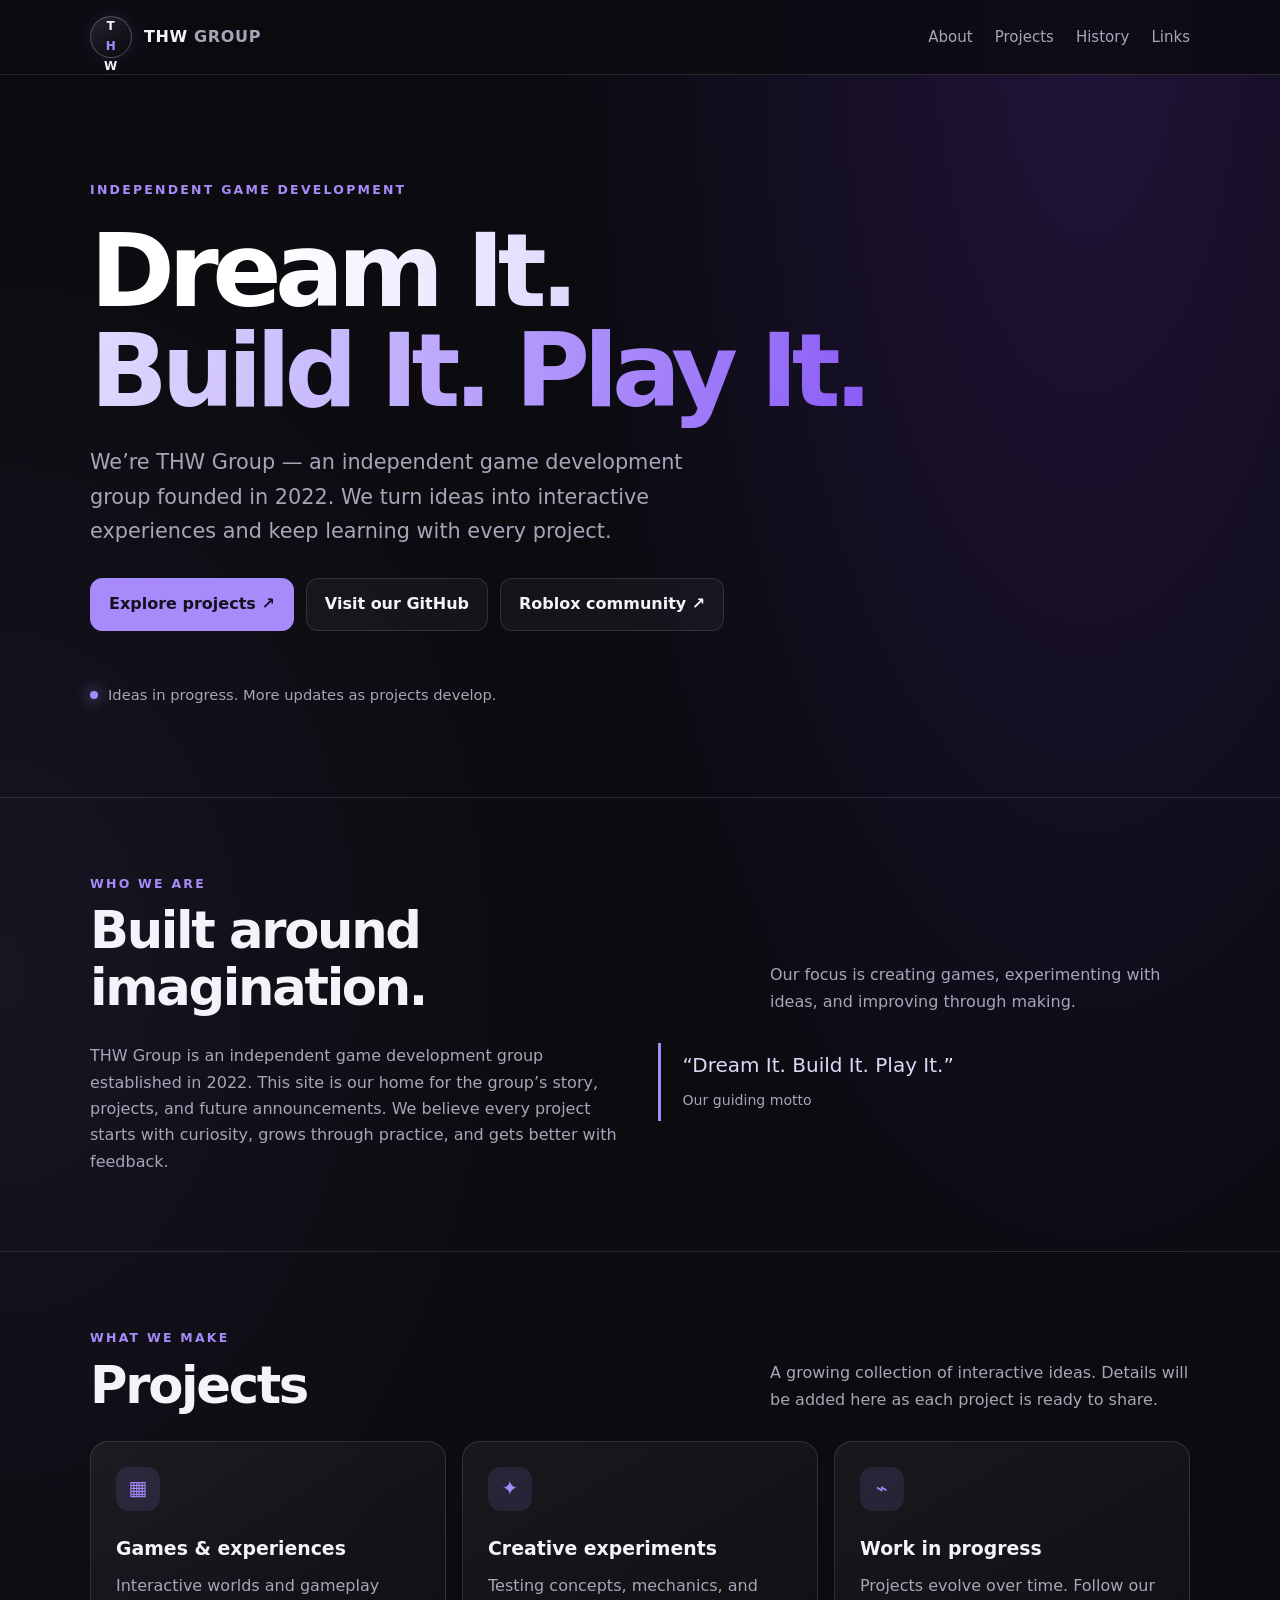
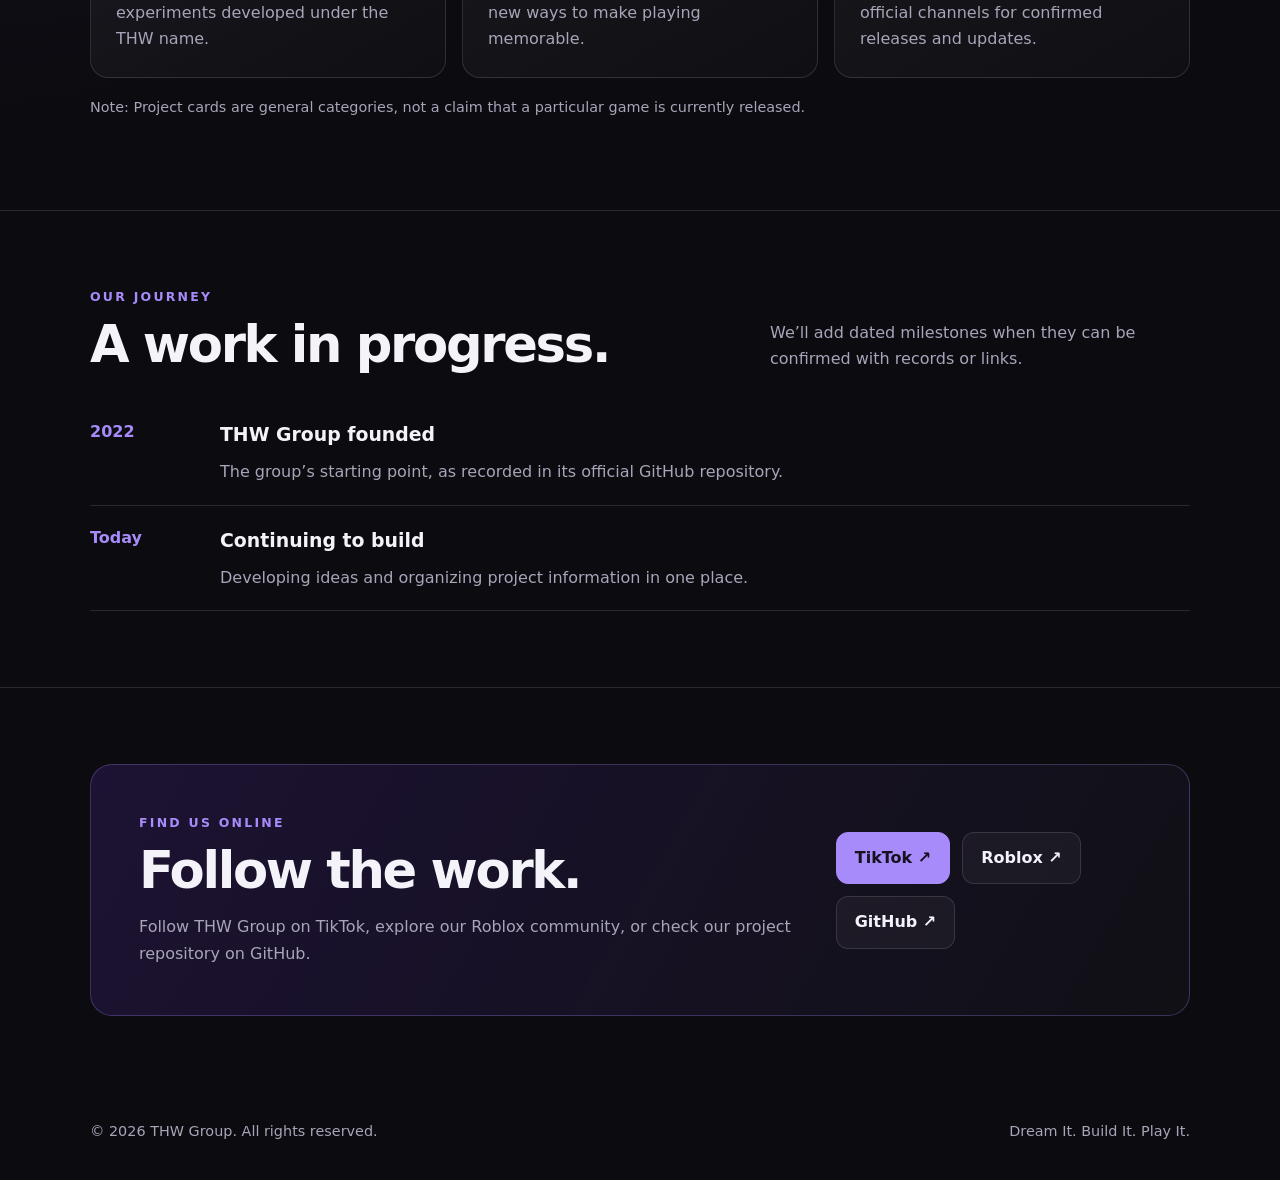
==== index.html @ 48ada6d1 "Add files via upload" ====
<!doctype html>
<html lang="en">
<head>
  <meta charset="utf-8">
  <meta name="viewport" content="width=device-width, initial-scale=1">
  <meta name="theme-color" content="#101014">
  <meta name="description" content="THW Group is an independent game development group founded in 2022. Explore our projects, story, and updates.">
  <title>THW Group — Dream It. Build It. Play It.</title>
  <style>
    :root {
      color-scheme: dark;
      --bg: #0b0b10;
      --panel: #13131b;
      --panel-2: #191923;
      --text: #f4f3fa;
      --muted: #a7a5b8;
      --line: rgba(255,255,255,.12);
      --accent: #a78bfa;
      --accent-2: #7c3aed;
      --max: 1100px;
    }
    * { box-sizing: border-box; }
    html { scroll-behavior: smooth; }
    body {
      margin: 0; background:
        radial-gradient(ellipse at 85% 0%, rgba(124,58,237,.18), transparent 35%),
        radial-gradient(ellipse at 0% 35%, rgba(167,139,250,.08), transparent 30%),
        var(--bg);
      color: var(--text); font-family: system-ui, -apple-system, BlinkMacSystemFont, "Segoe UI", sans-serif;
      line-height: 1.65;
    }
    a { color: inherit; text-decoration: none; }
    a:focus-visible, button:focus-visible { outline: 3px solid var(--accent); outline-offset: 4px; }
    .wrap { width: min(var(--max), calc(100% - 40px)); margin: auto; }
    header { position: sticky; top: 0; z-index: 10; background: rgba(11,11,16,.82); backdrop-filter: blur(16px); border-bottom: 1px solid var(--line); }
    .nav { display: flex; align-items: center; justify-content: space-between; gap: 20px; min-height: 74px; }
    .brand { display: flex; align-items: center; gap: 12px; font-weight: 800; letter-spacing: .04em; }
    .logo { width: 42px; height: 42px; border: 1px solid rgba(255,255,255,.25); border-radius: 50%; display: grid; place-items: center; background: linear-gradient(145deg,#25232f,#09090d); box-shadow: 0 0 24px rgba(167,139,250,.16); font-size: 12px; }
    .logo span { color: var(--accent); }
    nav { display: flex; flex-wrap: wrap; gap: 22px; color: var(--muted); font-size: .94rem; }
    nav a:hover, .text-link:hover { color: var(--accent); }
    .hero { padding: 105px 0 90px; }
    .eyebrow { color: var(--accent); text-transform: uppercase; letter-spacing: .18em; font-weight: 750; font-size: .78rem; }
    h1 { font-size: clamp(3rem, 8vw, 6.5rem); line-height: .98; letter-spacing: -.065em; margin: 20px 0 24px; max-width: 900px; }
    h1 .shine { background: linear-gradient(100deg,#fff 15%,#c4b5fd 60%,#8b5cf6); -webkit-background-clip: text; background-clip: text; color: transparent; }
    .lead { color: var(--muted); font-size: clamp(1.05rem, 2.2vw, 1.3rem); max-width: 650px; margin: 0 0 30px; }
    .buttons { display: flex; gap: 12px; flex-wrap: wrap; }
    .btn { display: inline-flex; align-items: center; justify-content: center; border: 1px solid var(--line); border-radius: 12px; padding: 12px 18px; font-weight: 700; transition: transform .2s, background .2s; }
    .btn:hover { transform: translateY(-2px); }
    .primary { background: var(--accent); border-color: var(--accent); color: #15111f; }
    .secondary { background: rgba(255,255,255,.04); }
    .hero-note { display: flex; align-items: center; gap: 10px; margin-top: 52px; color: var(--muted); font-size: .92rem; }
    .dot { width: 8px; height: 8px; border-radius: 50%; background: #a78bfa; box-shadow: 0 0 15px #a78bfa; }
    section { padding: 76px 0; border-top: 1px solid var(--line); }
    .section-head { display: flex; align-items: end; justify-content: space-between; gap: 24px; margin-bottom: 28px; }
    h2 { font-size: clamp(2rem, 4vw, 3.2rem); line-height: 1.1; letter-spacing: -.045em; margin: 8px 0 0; }
    .section-head p { color: var(--muted); max-width: 420px; margin: 0; }
    .grid { display: grid; grid-template-columns: repeat(3, 1fr); gap: 16px; }
    .card { background: linear-gradient(150deg, rgba(255,255,255,.055), rgba(255,255,255,.018)); border: 1px solid var(--line); border-radius: 18px; padding: 25px; min-height: 210px; }
    .icon { width: 44px; height: 44px; display: grid; place-items: center; border-radius: 13px; background: rgba(167,139,250,.12); color: var(--accent); font-size: 1.25rem; margin-bottom: 22px; }
    h3 { margin: 0 0 9px; font-size: 1.18rem; }
    .card p, .body-copy { color: var(--muted); margin: 0; }
    .about-layout { display: grid; grid-template-columns: 1fr 1fr; gap: 35px; align-items: start; }
    .quote { border-left: 3px solid var(--accent); padding: 6px 0 6px 22px; color: #ded8f7; font-size: 1.25rem; }
    .timeline { display: grid; gap: 0; }
    .timeline-item { display: grid; grid-template-columns: 110px 1fr; gap: 20px; padding: 19px 0; border-bottom: 1px solid var(--line); }
    .year { color: var(--accent); font-weight: 800; }
    .timeline-item p { margin: 3px 0 0; color: var(--muted); }
    .project-note { font-size: .9rem; color: var(--muted); margin-top: 18px; }
    .contact-box { display: flex; justify-content: space-between; align-items: center; gap: 25px; padding: clamp(25px,5vw,48px); border: 1px solid rgba(167,139,250,.28); background: linear-gradient(120deg,rgba(124,58,237,.16),rgba(255,255,255,.025)); border-radius: 22px; }
    .contact-box p { color: var(--muted); margin-bottom: 0; }
    footer { padding: 28px 0 36px; color: var(--muted); font-size: .9rem; }
    .footer-row { display: flex; justify-content: space-between; gap: 18px; flex-wrap: wrap; }
    .small-links { display: flex; gap: 18px; flex-wrap: wrap; }
    @media (max-width: 760px) {
      .nav { align-items: flex-start; flex-direction: column; padding: 14px 0; gap: 10px; }
      nav { gap: 14px; }
      .hero { padding: 75px 0 60px; }
      section { padding: 58px 0; }
      .grid { grid-template-columns: 1fr; }
      .section-head, .contact-box { align-items: flex-start; flex-direction: column; }
      .about-layout { grid-template-columns: 1fr; }
      .timeline-item { grid-template-columns: 76px 1fr; gap: 12px; }
    }
  </style>
</head>
<body>
  <header>
    <div class="wrap nav">
      <a class="brand" href="#home" aria-label="THW Group home">
        <span class="logo">T<span>H</span>W</span>
        <span>THW <span style="color:var(--muted);font-weight:600">GROUP</span></span>
      </a>
      <nav aria-label="Main navigation">
        <a href="#about">About</a>
        <a href="#projects">Projects</a>
        <a href="#history">History</a>
        <a href="#contact">Links</a>
      </nav>
    </div>
  </header>

  <main>
    <section class="hero" id="home" style="border-top:0">
      <div class="wrap">
        <div class="eyebrow">Independent game development</div>
        <h1><span class="shine">Dream It.<br>Build It. Play It.</span></h1>
        <p class="lead">We’re THW Group — an independent game development group founded in 2022. We turn ideas into interactive experiences and keep learning with every project.</p>
        <div class="buttons">
          <a class="btn primary" href="#projects">Explore projects <span aria-hidden="true">&nbsp;↗</span></a>
          <a class="btn secondary" href="https://github.com/ItzBehrad/THW-Group" target="_blank" rel="noopener noreferrer">Visit our GitHub</a>
          <a class="btn secondary" href="https://www.roblox.com/communities/36009722/THW-Universe#!/about" target="_blank" rel="noopener noreferrer">Roblox community ↗</a>
        </div>
        <div class="hero-note"><span class="dot"></span><span>Ideas in progress. More updates as projects develop.</span></div>
      </div>
    </section>

    <section id="about">
      <div class="wrap">
        <div class="section-head">
          <div><div class="eyebrow">Who we are</div><h2>Built around imagination.</h2></div>
          <p>Our focus is creating games, experimenting with ideas, and improving through making.</p>
        </div>
        <div class="about-layout">
          <p class="body-copy">THW Group is an independent game development group established in 2022. This site is our home for the group’s story, projects, and future announcements. We believe every project starts with curiosity, grows through practice, and gets better with feedback.</p>
          <div class="quote">“Dream It. Build It. Play It.”<br><span style="font-size:.88rem;color:var(--muted)">Our guiding motto</span></div>
        </div>
      </div>
    </section>

    <section id="projects">
      <div class="wrap">
        <div class="section-head">
          <div><div class="eyebrow">What we make</div><h2>Projects</h2></div>
          <p>A growing collection of interactive ideas. Details will be added here as each project is ready to share.</p>
        </div>
        <div class="grid">
          <article class="card">
            <div class="icon" aria-hidden="true">▦</div>
            <h3>Games & experiences</h3>
            <p>Interactive worlds and gameplay experiments developed under the THW name.</p>
          </article>
          <article class="card">
            <div class="icon" aria-hidden="true">✦</div>
            <h3>Creative experiments</h3>
            <p>Testing concepts, mechanics, and new ways to make playing memorable.</p>
          </article>
          <article class="card">
            <div class="icon" aria-hidden="true">⌁</div>
            <h3>Work in progress</h3>
            <p>Projects evolve over time. Follow our official channels for confirmed releases and updates.</p>
          </article>
        </div>
        <p class="project-note">Note: Project cards are general categories, not a claim that a particular game is currently released.</p>
      </div>
    </section>

    <section id="history">
      <div class="wrap">
        <div class="section-head">
          <div><div class="eyebrow">Our journey</div><h2>A work in progress.</h2></div>
          <p>We’ll add dated milestones when they can be confirmed with records or links.</p>
        </div>
        <div class="timeline">
          <div class="timeline-item"><div class="year">2022</div><div><h3>THW Group founded</h3><p>The group’s starting point, as recorded in its official GitHub repository.</p></div></div>
          <div class="timeline-item"><div class="year">Today</div><div><h3>Continuing to build</h3><p>Developing ideas and organizing project information in one place.</p></div></div>
        </div>
      </div>
    </section>

    <section id="contact">
      <div class="wrap">
        <div class="contact-box">
          <div><div class="eyebrow">Find us online</div><h2>Follow the work.</h2><p>Follow THW Group on TikTok, explore our Roblox community, or check our project repository on GitHub.</p></div>
          <div class="buttons">
            <a class="btn primary" href="https://www.tiktok.com/@thw.group" target="_blank" rel="noopener noreferrer">TikTok ↗</a>
            <a class="btn secondary" href="https://www.roblox.com/communities/36009722/THW-Universe#!/about" target="_blank" rel="noopener noreferrer">Roblox ↗</a>
            <a class="btn secondary" href="https://github.com/ItzBehrad/THW-Group" target="_blank" rel="noopener noreferrer">GitHub ↗</a>
          </div>
        </div>
      </div>
    </section>
  </main>

  <footer>
    <div class="wrap footer-row">
      <span>© <span id="year"></span> THW Group. All rights reserved.</span>
      <span>Dream It. Build It. Play It.</span>
    </div>
  </footer>
  <script>document.getElementById('year').textContent = new Date().getFullYear();</script>
</body>
</html>
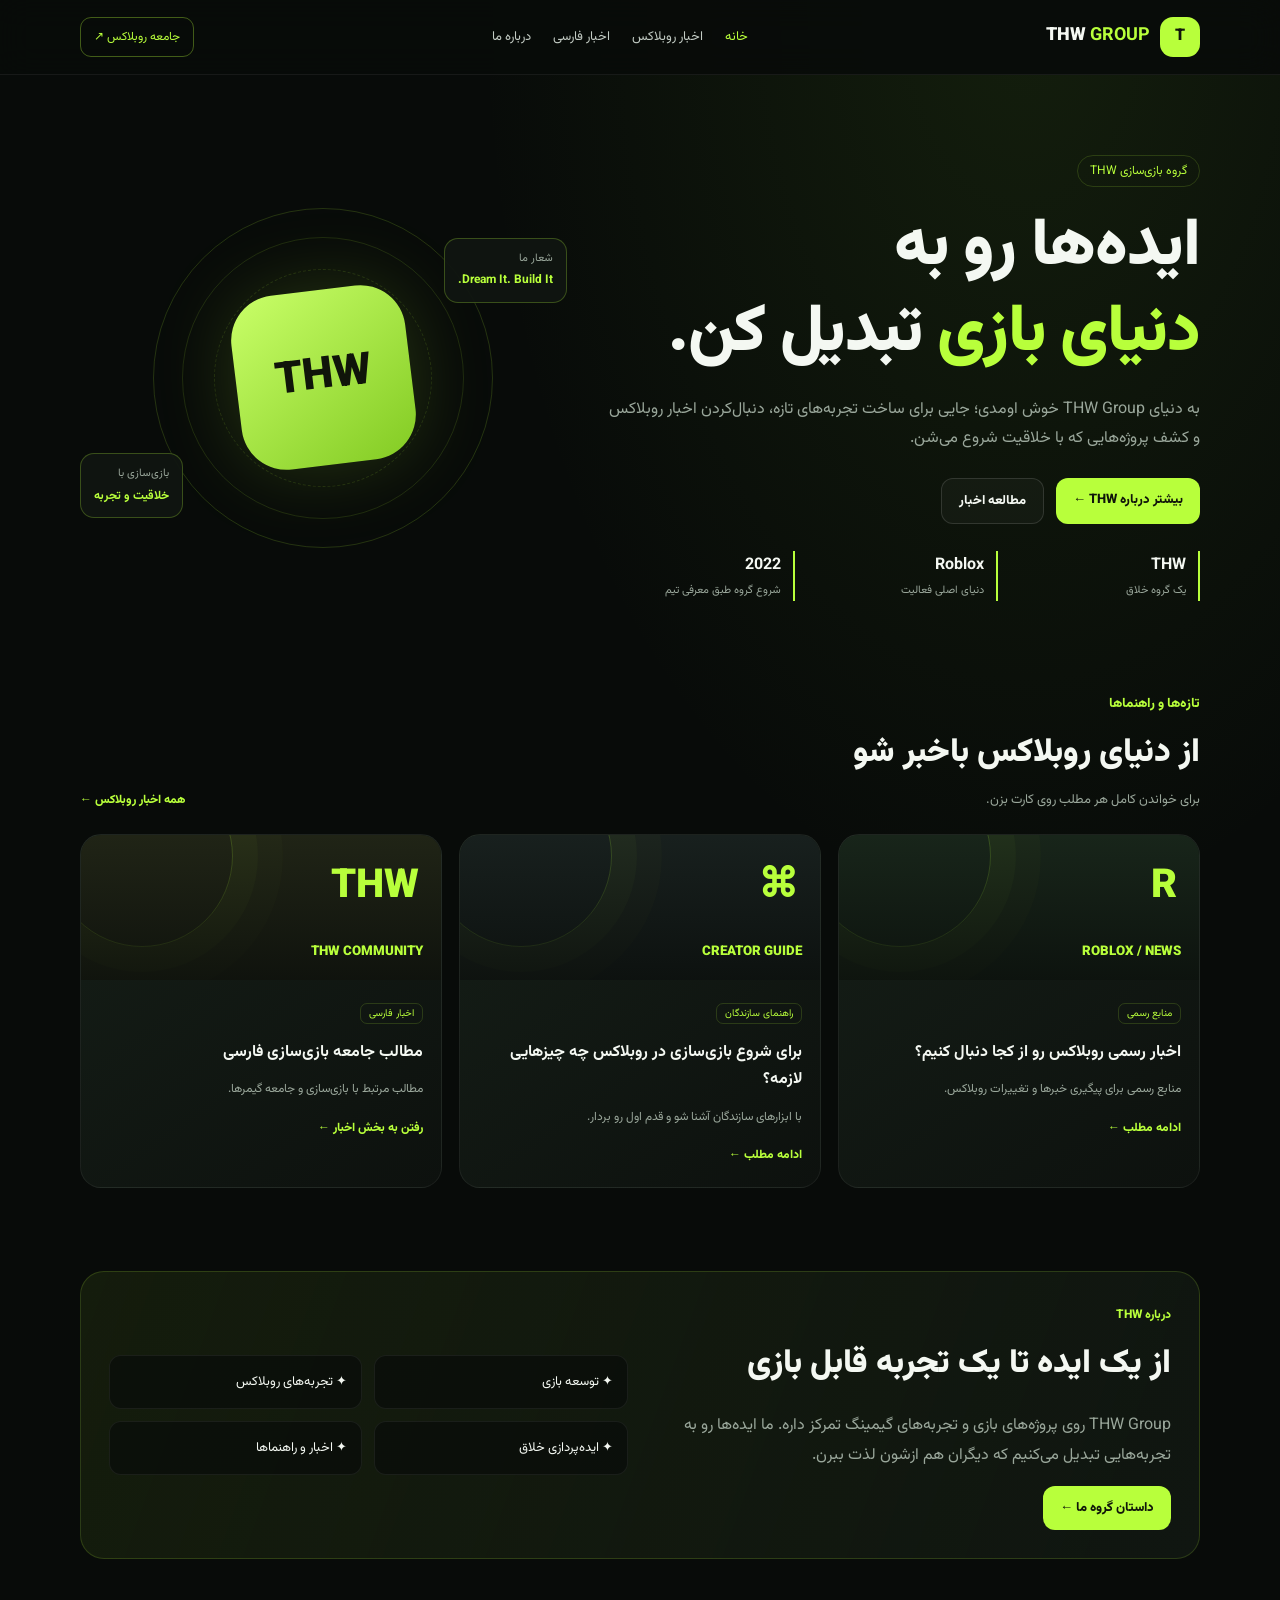
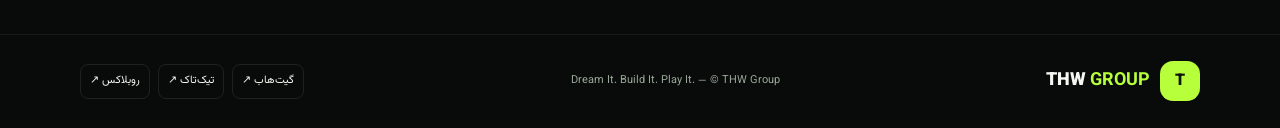
==== commit 5d6cdfd6: "Add files via upload" ====
--- a/index.html
+++ b/index.html
@@ -1,193 +1,9 @@
-<!doctype html>
-<html lang="en">
-<head>
-  <meta charset="utf-8">
-  <meta name="viewport" content="width=device-width, initial-scale=1">
-  <meta name="theme-color" content="#101014">
-  <meta name="description" content="THW Group is an independent game development group founded in 2022. Explore our projects, story, and updates.">
-  <title>THW Group — Dream It. Build It. Play It.</title>
-  <style>
-    :root {
-      color-scheme: dark;
-      --bg: #0b0b10;
-      --panel: #13131b;
-      --panel-2: #191923;
-      --text: #f4f3fa;
-      --muted: #a7a5b8;
-      --line: rgba(255,255,255,.12);
-      --accent: #a78bfa;
-      --accent-2: #7c3aed;
-      --max: 1100px;
-    }
-    * { box-sizing: border-box; }
-    html { scroll-behavior: smooth; }
-    body {
-      margin: 0; background:
-        radial-gradient(ellipse at 85% 0%, rgba(124,58,237,.18), transparent 35%),
-        radial-gradient(ellipse at 0% 35%, rgba(167,139,250,.08), transparent 30%),
-        var(--bg);
-      color: var(--text); font-family: system-ui, -apple-system, BlinkMacSystemFont, "Segoe UI", sans-serif;
-      line-height: 1.65;
-    }
-    a { color: inherit; text-decoration: none; }
-    a:focus-visible, button:focus-visible { outline: 3px solid var(--accent); outline-offset: 4px; }
-    .wrap { width: min(var(--max), calc(100% - 40px)); margin: auto; }
-    header { position: sticky; top: 0; z-index: 10; background: rgba(11,11,16,.82); backdrop-filter: blur(16px); border-bottom: 1px solid var(--line); }
-    .nav { display: flex; align-items: center; justify-content: space-between; gap: 20px; min-height: 74px; }
-    .brand { display: flex; align-items: center; gap: 12px; font-weight: 800; letter-spacing: .04em; }
-    .logo { width: 42px; height: 42px; border: 1px solid rgba(255,255,255,.25); border-radius: 50%; display: grid; place-items: center; background: linear-gradient(145deg,#25232f,#09090d); box-shadow: 0 0 24px rgba(167,139,250,.16); font-size: 12px; }
-    .logo span { color: var(--accent); }
-    nav { display: flex; flex-wrap: wrap; gap: 22px; color: var(--muted); font-size: .94rem; }
-    nav a:hover, .text-link:hover { color: var(--accent); }
-    .hero { padding: 105px 0 90px; }
-    .eyebrow { color: var(--accent); text-transform: uppercase; letter-spacing: .18em; font-weight: 750; font-size: .78rem; }
-    h1 { font-size: clamp(3rem, 8vw, 6.5rem); line-height: .98; letter-spacing: -.065em; margin: 20px 0 24px; max-width: 900px; }
-    h1 .shine { background: linear-gradient(100deg,#fff 15%,#c4b5fd 60%,#8b5cf6); -webkit-background-clip: text; background-clip: text; color: transparent; }
-    .lead { color: var(--muted); font-size: clamp(1.05rem, 2.2vw, 1.3rem); max-width: 650px; margin: 0 0 30px; }
-    .buttons { display: flex; gap: 12px; flex-wrap: wrap; }
-    .btn { display: inline-flex; align-items: center; justify-content: center; border: 1px solid var(--line); border-radius: 12px; padding: 12px 18px; font-weight: 700; transition: transform .2s, background .2s; }
-    .btn:hover { transform: translateY(-2px); }
-    .primary { background: var(--accent); border-color: var(--accent); color: #15111f; }
-    .secondary { background: rgba(255,255,255,.04); }
-    .hero-note { display: flex; align-items: center; gap: 10px; margin-top: 52px; color: var(--muted); font-size: .92rem; }
-    .dot { width: 8px; height: 8px; border-radius: 50%; background: #a78bfa; box-shadow: 0 0 15px #a78bfa; }
-    section { padding: 76px 0; border-top: 1px solid var(--line); }
-    .section-head { display: flex; align-items: end; justify-content: space-between; gap: 24px; margin-bottom: 28px; }
-    h2 { font-size: clamp(2rem, 4vw, 3.2rem); line-height: 1.1; letter-spacing: -.045em; margin: 8px 0 0; }
-    .section-head p { color: var(--muted); max-width: 420px; margin: 0; }
-    .grid { display: grid; grid-template-columns: repeat(3, 1fr); gap: 16px; }
-    .card { background: linear-gradient(150deg, rgba(255,255,255,.055), rgba(255,255,255,.018)); border: 1px solid var(--line); border-radius: 18px; padding: 25px; min-height: 210px; }
-    .icon { width: 44px; height: 44px; display: grid; place-items: center; border-radius: 13px; background: rgba(167,139,250,.12); color: var(--accent); font-size: 1.25rem; margin-bottom: 22px; }
-    h3 { margin: 0 0 9px; font-size: 1.18rem; }
-    .card p, .body-copy { color: var(--muted); margin: 0; }
-    .about-layout { display: grid; grid-template-columns: 1fr 1fr; gap: 35px; align-items: start; }
-    .quote { border-left: 3px solid var(--accent); padding: 6px 0 6px 22px; color: #ded8f7; font-size: 1.25rem; }
-    .timeline { display: grid; gap: 0; }
-    .timeline-item { display: grid; grid-template-columns: 110px 1fr; gap: 20px; padding: 19px 0; border-bottom: 1px solid var(--line); }
-    .year { color: var(--accent); font-weight: 800; }
-    .timeline-item p { margin: 3px 0 0; color: var(--muted); }
-    .project-note { font-size: .9rem; color: var(--muted); margin-top: 18px; }
-    .contact-box { display: flex; justify-content: space-between; align-items: center; gap: 25px; padding: clamp(25px,5vw,48px); border: 1px solid rgba(167,139,250,.28); background: linear-gradient(120deg,rgba(124,58,237,.16),rgba(255,255,255,.025)); border-radius: 22px; }
-    .contact-box p { color: var(--muted); margin-bottom: 0; }
-    footer { padding: 28px 0 36px; color: var(--muted); font-size: .9rem; }
-    .footer-row { display: flex; justify-content: space-between; gap: 18px; flex-wrap: wrap; }
-    .small-links { display: flex; gap: 18px; flex-wrap: wrap; }
-    @media (max-width: 760px) {
-      .nav { align-items: flex-start; flex-direction: column; padding: 14px 0; gap: 10px; }
-      nav { gap: 14px; }
-      .hero { padding: 75px 0 60px; }
-      section { padding: 58px 0; }
-      .grid { grid-template-columns: 1fr; }
-      .section-head, .contact-box { align-items: flex-start; flex-direction: column; }
-      .about-layout { grid-template-columns: 1fr; }
-      .timeline-item { grid-template-columns: 76px 1fr; gap: 12px; }
-    }
-  </style>
-</head>
-<body>
-  <header>
-    <div class="wrap nav">
-      <a class="brand" href="#home" aria-label="THW Group home">
-        <span class="logo">T<span>H</span>W</span>
-        <span>THW <span style="color:var(--muted);font-weight:600">GROUP</span></span>
-      </a>
-      <nav aria-label="Main navigation">
-        <a href="#about">About</a>
-        <a href="#projects">Projects</a>
-        <a href="#history">History</a>
-        <a href="#contact">Links</a>
-      </nav>
-    </div>
-  </header>
-
-  <main>
-    <section class="hero" id="home" style="border-top:0">
-      <div class="wrap">
-        <div class="eyebrow">Independent game development</div>
-        <h1><span class="shine">Dream It.<br>Build It. Play It.</span></h1>
-        <p class="lead">We’re THW Group — an independent game development group founded in 2022. We turn ideas into interactive experiences and keep learning with every project.</p>
-        <div class="buttons">
-          <a class="btn primary" href="#projects">Explore projects <span aria-hidden="true">&nbsp;↗</span></a>
-          <a class="btn secondary" href="https://github.com/ItzBehrad/THW-Group" target="_blank" rel="noopener noreferrer">Visit our GitHub</a>
-          <a class="btn secondary" href="https://www.roblox.com/communities/36009722/THW-Universe#!/about" target="_blank" rel="noopener noreferrer">Roblox community ↗</a>
-        </div>
-        <div class="hero-note"><span class="dot"></span><span>Ideas in progress. More updates as projects develop.</span></div>
-      </div>
-    </section>
-
-    <section id="about">
-      <div class="wrap">
-        <div class="section-head">
-          <div><div class="eyebrow">Who we are</div><h2>Built around imagination.</h2></div>
-          <p>Our focus is creating games, experimenting with ideas, and improving through making.</p>
-        </div>
-        <div class="about-layout">
-          <p class="body-copy">THW Group is an independent game development group established in 2022. This site is our home for the group’s story, projects, and future announcements. We believe every project starts with curiosity, grows through practice, and gets better with feedback.</p>
-          <div class="quote">“Dream It. Build It. Play It.”<br><span style="font-size:.88rem;color:var(--muted)">Our guiding motto</span></div>
-        </div>
-      </div>
-    </section>
-
-    <section id="projects">
-      <div class="wrap">
-        <div class="section-head">
-          <div><div class="eyebrow">What we make</div><h2>Projects</h2></div>
-          <p>A growing collection of interactive ideas. Details will be added here as each project is ready to share.</p>
-        </div>
-        <div class="grid">
-          <article class="card">
-            <div class="icon" aria-hidden="true">▦</div>
-            <h3>Games & experiences</h3>
-            <p>Interactive worlds and gameplay experiments developed under the THW name.</p>
-          </article>
-          <article class="card">
-            <div class="icon" aria-hidden="true">✦</div>
-            <h3>Creative experiments</h3>
-            <p>Testing concepts, mechanics, and new ways to make playing memorable.</p>
-          </article>
-          <article class="card">
-            <div class="icon" aria-hidden="true">⌁</div>
-            <h3>Work in progress</h3>
-            <p>Projects evolve over time. Follow our official channels for confirmed releases and updates.</p>
-          </article>
-        </div>
-        <p class="project-note">Note: Project cards are general categories, not a claim that a particular game is currently released.</p>
-      </div>
-    </section>
-
-    <section id="history">
-      <div class="wrap">
-        <div class="section-head">
-          <div><div class="eyebrow">Our journey</div><h2>A work in progress.</h2></div>
-          <p>We’ll add dated milestones when they can be confirmed with records or links.</p>
-        </div>
-        <div class="timeline">
-          <div class="timeline-item"><div class="year">2022</div><div><h3>THW Group founded</h3><p>The group’s starting point, as recorded in its official GitHub repository.</p></div></div>
-          <div class="timeline-item"><div class="year">Today</div><div><h3>Continuing to build</h3><p>Developing ideas and organizing project information in one place.</p></div></div>
-        </div>
-      </div>
-    </section>
-
-    <section id="contact">
-      <div class="wrap">
-        <div class="contact-box">
-          <div><div class="eyebrow">Find us online</div><h2>Follow the work.</h2><p>Follow THW Group on TikTok, explore our Roblox community, or check our project repository on GitHub.</p></div>
-          <div class="buttons">
-            <a class="btn primary" href="https://www.tiktok.com/@thw.group" target="_blank" rel="noopener noreferrer">TikTok ↗</a>
-            <a class="btn secondary" href="https://www.roblox.com/communities/36009722/THW-Universe#!/about" target="_blank" rel="noopener noreferrer">Roblox ↗</a>
-            <a class="btn secondary" href="https://github.com/ItzBehrad/THW-Group" target="_blank" rel="noopener noreferrer">GitHub ↗</a>
-          </div>
-        </div>
-      </div>
-    </section>
-  </main>
-
-  <footer>
-    <div class="wrap footer-row">
-      <span>© <span id="year"></span> THW Group. All rights reserved.</span>
-      <span>Dream It. Build It. Play It.</span>
-    </div>
-  </footer>
-  <script>document.getElementById('year').textContent = new Date().getFullYear();</script>
-</body>
-</html>
+<!doctype html><html lang="fa" dir="rtl"><head><meta charset="utf-8"><meta name="viewport" content="width=device-width,initial-scale=1"><meta name="theme-color" content="#080b09"><title>THW Group | خانه</title><link rel="stylesheet" href="style.css"></head><body>
+<header class="topbar"><div class="container nav"><a class="brand" href="index.html"><span class="mark">T</span><span class="brandname">THW <b>GROUP</b></span></a><button id="toggle" class="toggle" aria-label="باز کردن منو">☰</button><nav id="nav"><a class="active" href="index.html">خانه</a><a href="news.html">اخبار روبلاکس</a><a href="fa-news.html">اخبار فارسی</a><a href="about.html">درباره ما</a></nav><a class="outline" href="https://www.roblox.com/communities/36009722/THW-Universe#!/about">جامعه روبلاکس ↗</a></div></header>
+<main><section class="hero"><div class="container hero-grid"><div><span class="pill">گروه بازی‌سازی THW</span><h1>ایده‌ها رو به<br><em>دنیای بازی</em> تبدیل کن.</h1><p class="muted">به دنیای THW Group خوش اومدی؛ جایی برای ساخت تجربه‌های تازه، دنبال‌کردن اخبار روبلاکس و کشف پروژه‌هایی که با خلاقیت شروع می‌شن.</p><div class="actions"><a class="button" href="about.html">بیشتر درباره THW ←</a><a class="button secondary" href="news.html">مطالعه اخبار</a></div><div class="stats"><div><b>THW</b><small>یک گروه خلاق</small></div><div><b>Roblox</b><small>دنیای اصلی فعالیت</small></div><div><b>2022</b><small>شروع گروه طبق معرفی تیم</small></div></div></div><div class="visual"><div class="orbit"></div><div class="emblem">THW</div><div class="float f1"><small>شعار ما</small><b>Dream It. Build It.</b></div><div class="float f2"><small>بازی‌سازی با</small><b>خلاقیت و تجربه</b></div></div></div></section>
+<section><div class="container"><div class="sectionhead"><div><small>تازه‌ها و راهنماها</small><h2>از دنیای روبلاکس باخبر شو</h2><p class="muted">برای خواندن کامل هر مطلب روی کارت بزن.</p></div><a class="greenlink" href="news.html">همه اخبار روبلاکس ←</a></div><div class="cards">
+<a class="card" href="articles/roblox-news-1.html"><div class="art"><strong>R</strong><small>ROBLOX / NEWS</small></div><div class="cardbody"><label>منابع رسمی</label><h3>اخبار رسمی روبلاکس رو از کجا دنبال کنیم؟</h3><p>منابع رسمی برای پیگیری خبرها و تغییرات روبلاکس.</p><b class="greenlink">ادامه مطلب ←</b></div></a>
+<a class="card" href="articles/roblox-news-2.html"><div class="art art2"><strong>⌘</strong><small>CREATOR GUIDE</small></div><div class="cardbody"><label>راهنمای سازندگان</label><h3>برای شروع بازی‌سازی در روبلاکس چه چیزهایی لازمه؟</h3><p>با ابزارهای سازندگان آشنا شو و قدم اول رو بردار.</p><b class="greenlink">ادامه مطلب ←</b></div></a>
+<a class="card" href="fa-news.html"><div class="art art3"><strong>THW</strong><small>THW COMMUNITY</small></div><div class="cardbody"><label>اخبار فارسی</label><h3>مطالب جامعه بازی‌سازی فارسی</h3><p>مطالب مرتبط با بازی‌سازی و جامعه گیمرها.</p><b class="greenlink">رفتن به بخش اخبار ←</b></div></a></div></div></section>
+<section><div class="container aboutbox"><div><small class="greenlink">درباره THW</small><h2>از یک ایده تا یک تجربه قابل بازی</h2><p class="muted">THW Group روی پروژه‌های بازی و تجربه‌های گیمینگ تمرکز داره. ما ایده‌ها رو به تجربه‌هایی تبدیل می‌کنیم که دیگران هم ازشون لذت ببرن.</p><a class="button" href="about.html">داستان گروه ما ←</a></div><div class="features"><div>✦ توسعه بازی</div><div>✦ تجربه‌های روبلاکس</div><div>✦ ایده‌پردازی خلاق</div><div>✦ اخبار و راهنماها</div></div></div></section></main>
+<footer><div class="container foot"><div class="brand"><span class="mark">T</span><span class="brandname">THW <b>GROUP</b></span></div><p>Dream It. Build It. Play It. — © <span id="year"></span> THW Group</p><div class="social"><a href="https://github.com/ItzBehrad/THW-Group">گیت‌هاب ↗</a><a href="https://www.tiktok.com/@thw.group">تیک‌تاک ↗</a><a href="https://www.roblox.com/communities/36009722/THW-Universe#!/about">روبلاکس ↗</a></div></div></footer><script src="script.js"></script></body></html>
--- a/style.css
+++ b/style.css
@@ -0,0 +1,2 @@
+@import url('https://fonts.googleapis.com/css2?family=Vazirmatn:wght@400;500;600;700;800;900&display=swap');
+:root{--bg:#080b09;--panel:#101611;--green:#b8ff3b;--text:#f4f8f2;--muted:#9aa79b;--line:#b8ff3b29}*{box-sizing:border-box}html{scroll-behavior:smooth}body{margin:0;background:radial-gradient(ellipse at 80% 0%,#5b962323,transparent 34rem),var(--bg);color:var(--text);font-family:Vazirmatn,Tahoma,sans-serif;line-height:1.85}a{color:inherit;text-decoration:none}.container{width:min(1120px,calc(100% - 40px));margin:auto}.topbar{position:sticky;top:0;z-index:5;background:#080b09e8;border-bottom:1px solid #ffffff10;backdrop-filter:blur(16px)}.nav{min-height:74px;display:flex;align-items:center;justify-content:space-between;gap:20px}.brand{display:flex;align-items:center;gap:10px;font-weight:900}.mark{width:40px;height:40px;display:grid;place-items:center;border-radius:13px;background:var(--green);color:#10150a}.brandname{direction:ltr;font-size:18px}.brandname b{color:var(--green)}nav{display:flex;gap:22px;font-size:13px;color:#c3ccc4}nav a:hover,nav .active{color:var(--green)}.outline{border:1px solid #b8ff3b55;color:var(--green);padding:8px 13px;border-radius:11px;font-size:12px}.toggle{display:none}.hero{padding:80px 0 60px}.hero-grid{display:grid;grid-template-columns:1.1fr .9fr;gap:38px;align-items:center}.pill{display:inline-block;border:1px solid var(--line);border-radius:30px;padding:4px 12px;color:var(--green);font-size:12px}h1{font-size:clamp(38px,5.5vw,66px);line-height:1.3;margin:18px 0;font-weight:900;letter-spacing:-1px}h1 em{font-style:normal;color:var(--green)}.muted{color:var(--muted)}.actions{display:flex;gap:12px;flex-wrap:wrap;margin:24px 0}.button{display:inline-block;background:var(--green);color:#10150a;padding:10px 17px;border-radius:12px;font-weight:800;font-size:13px;transition:.2s}.button:hover{transform:translateY(-3px)}.secondary{background:#ffffff08;border:1px solid #ffffff20;color:var(--text)}.stats{display:grid;grid-template-columns:repeat(3,1fr);gap:12px;margin-top:27px}.stats div{border-right:2px solid var(--green);padding-right:12px}.stats b,.stats small{display:block}.stats small{color:var(--muted);font-size:11px}.visual{position:relative;min-height:330px;display:grid;place-items:center}.orbit{position:absolute;width:min(100%,340px);aspect-ratio:1;border:1px solid #b8ff3b2a;border-radius:50%}.orbit:before,.orbit:after{content:"";position:absolute;inset:28px;border:1px solid #b8ff3b20;border-radius:50%}.orbit:after{inset:60px;border-style:dashed;animation:spin 35s linear infinite}.emblem{width:175px;height:175px;display:grid;place-items:center;border-radius:45px;background:linear-gradient(145deg,#c9ff68,#83cb23);color:#10150a;font-size:44px;font-weight:900;transform:rotate(-7deg);box-shadow:0 0 80px #b8ff3b2c}.float{position:absolute;background:#101611f0;border:1px solid #b8ff3b40;border-radius:14px;padding:10px 13px}.float small,.float b{display:block}.float small{color:var(--muted);font-size:11px}.float b{color:var(--green);font-size:12px}.f1{top:25px;right:0}.f2{bottom:25px;left:0}@keyframes spin{to{transform:rotate(360deg)}}section{padding:28px 0 55px}.sectionhead{display:flex;align-items:end;justify-content:space-between;gap:18px;margin-bottom:22px}.sectionhead small{color:var(--green);font-weight:800}.sectionhead h2,.aboutbox h2{font-size:clamp(24px,3vw,33px);margin:4px 0;font-weight:900}.sectionhead p{font-size:13px;margin:0}.greenlink{color:var(--green);font-size:12px;font-weight:800}.cards{display:grid;grid-template-columns:repeat(3,1fr);gap:17px}.card{background:linear-gradient(145deg,#151e17,#0d110e);border:1px solid #ffffff10;border-radius:21px;overflow:hidden;transition:.25s}.card:hover{transform:translateY(-5px);border-color:#b8ff3b60}.art{height:145px;background:#18251a;position:relative;padding:18px;display:flex;align-items:end;overflow:hidden}.art:before{content:'';position:absolute;width:180px;height:180px;border:1px solid #b8ff3b35;border-radius:50%;top:-70px;left:-30px;box-shadow:0 0 0 25px #b8ff3b08,0 0 0 50px #b8ff3b05}.art:after{content:'';position:absolute;inset:0;background:linear-gradient(0deg,#080b09b0,transparent)}.art strong,.art small{position:absolute;z-index:1;color:var(--green);font-weight:900}.art strong{top:15px;right:22px;font-size:40px}.art small{bottom:15px;right:18px}.art2{background:#18201e}.art3{background:#202416}.cardbody{padding:18px}.cardbody label{color:var(--green);border:1px solid var(--line);padding:2px 8px;border-radius:7px;font-size:10px}.cardbody h3{font-size:16px;line-height:1.7;margin:12px 0 6px}.cardbody p{font-size:12px;color:var(--muted)}.aboutbox{display:grid;grid-template-columns:1fr 1fr;gap:25px;align-items:center;padding:28px;background:linear-gradient(110deg,#b8ff3b12,#101611);border:1px solid var(--line);border-radius:24px}.features{display:grid;grid-template-columns:1fr 1fr;gap:12px}.features div{background:#080b09aa;border:1px solid #ffffff10;padding:14px;border-radius:12px;font-size:13px}footer{border-top:1px solid #ffffff10;margin-top:20px;padding:25px 0}.foot{display:flex;align-items:center;justify-content:space-between;gap:16px;flex-wrap:wrap}.foot p{color:var(--muted);font-size:11px}.social{display:flex;gap:8px;flex-wrap:wrap}.social a{font-size:11px;border:1px solid #ffffff18;padding:6px 9px;border-radius:8px}.social a:hover{color:var(--green)}.pagehero{padding:55px 0 25px}.pagehero h1{font-size:clamp(34px,5vw,52px)}.panel{padding:24px;background:var(--panel);border:1px solid #ffffff12;border-radius:19px;margin-bottom:16px}.panel h2,.panel h3{margin-top:0}.panel p,.panel li{color:#bdc8bd}.panel a,.resources a{color:var(--green)}.resources{display:grid;grid-template-columns:repeat(3,1fr);gap:13px}.resources article{background:var(--panel);border:1px solid #ffffff12;padding:17px;border-radius:15px}.resources p{font-size:12px;color:var(--muted)}.timeline{border-right:2px solid #b8ff3b55;padding-right:22px}.timeline div{margin:0 0 22px}.timeline strong{color:var(--green)}@media(max-width:820px){.hero-grid{gap:15px}.cards{grid-template-columns:repeat(2,1fr)}.card:last-child{display:none}.outline{display:none}}@media(max-width:620px){.container{width:calc(100% - 28px)}.nav{min-height:66px}.toggle{display:block;background:var(--panel);color:white;border:1px solid var(--line);border-radius:10px;width:40px;height:40px}nav{display:none;position:absolute;top:66px;left:14px;right:14px;background:#0c100d;border:1px solid var(--line);border-radius:14px;padding:12px;flex-direction:column;gap:0}nav.open{display:flex}nav a{padding:9px}.hero{padding:40px 0 25px}.hero-grid{grid-template-columns:1fr}.visual{grid-row:1;min-height:235px}.orbit{width:230px}.emblem{width:118px;height:118px;font-size:33px}.sectionhead{align-items:start;flex-direction:column}.cards{grid-template-columns:1fr}.card:last-child{display:block}.aboutbox{grid-template-columns:1fr;padding:20px}.resources{grid-template-columns:1fr}.foot{align-items:start;flex-direction:column}}@media(prefers-reduced-motion:reduce){*{animation-duration:.01ms!important;transition-duration:.01ms!important;scroll-behavior:auto!important}}
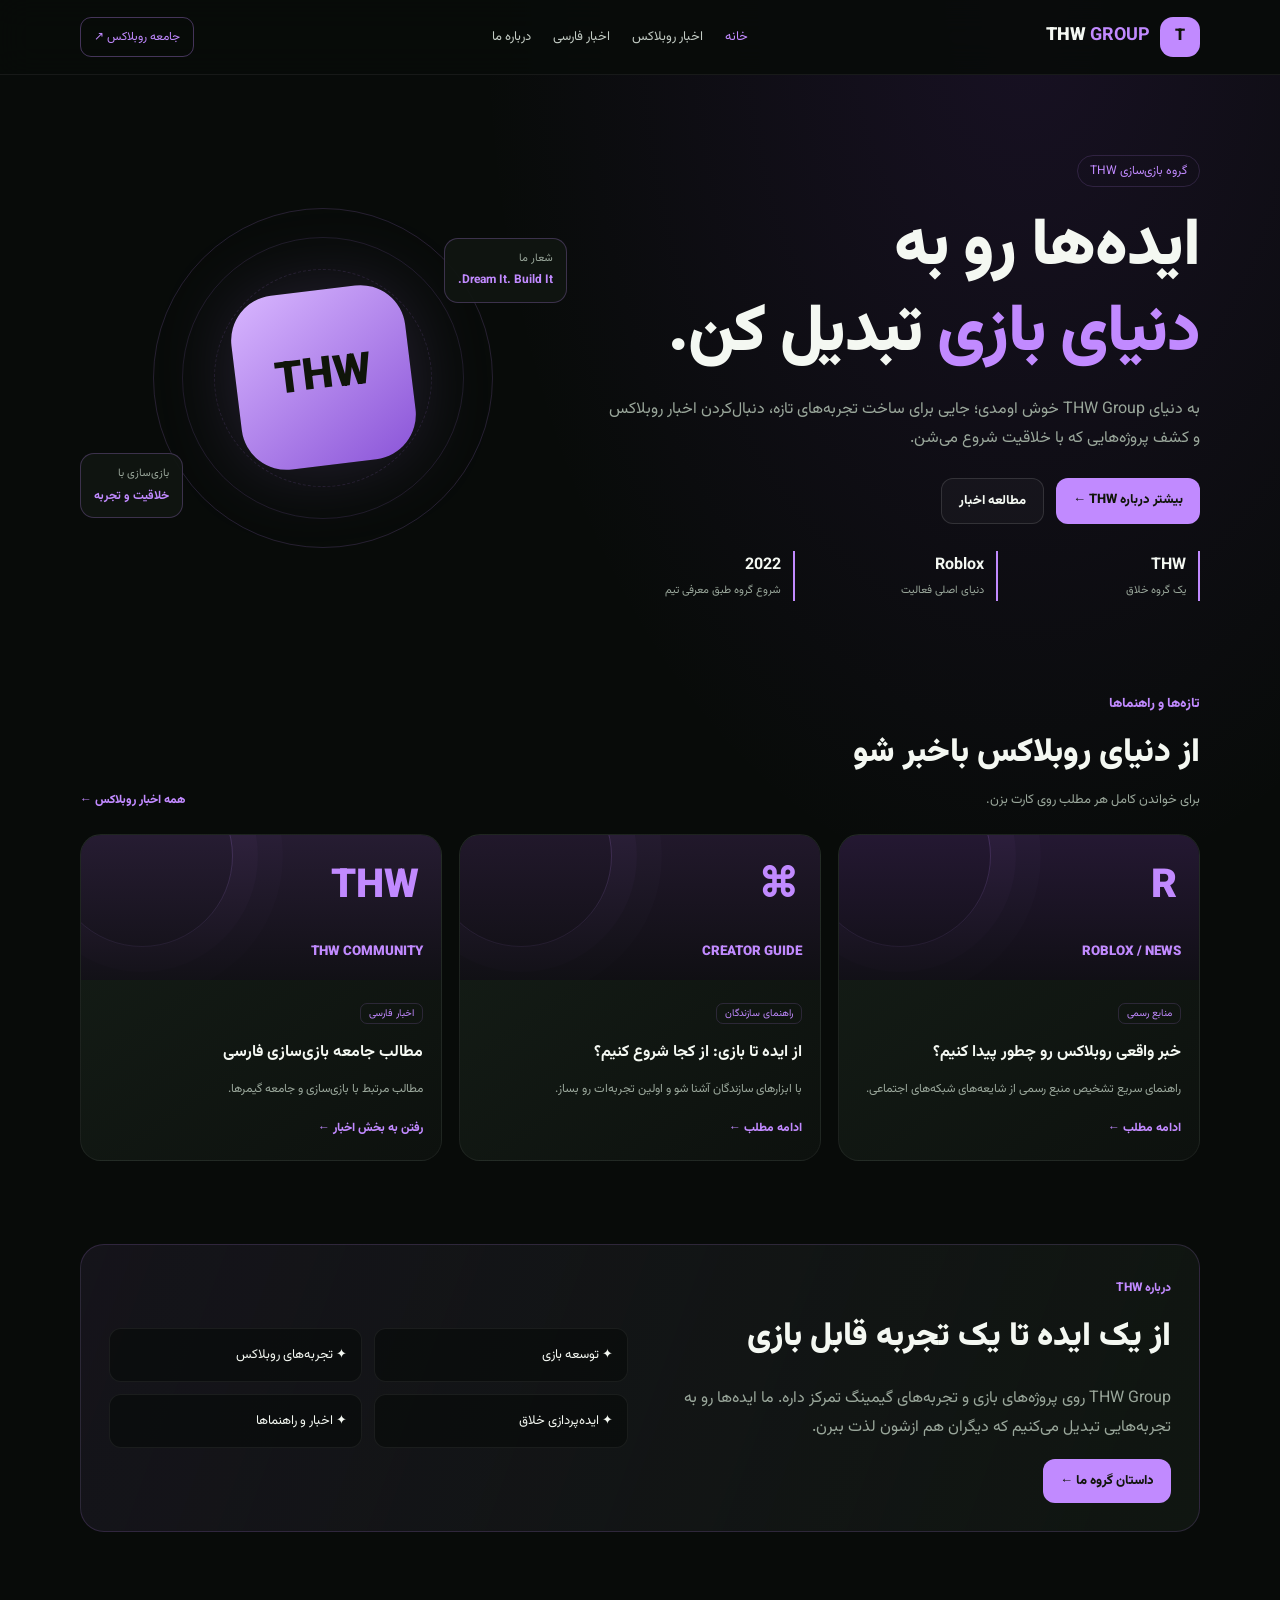
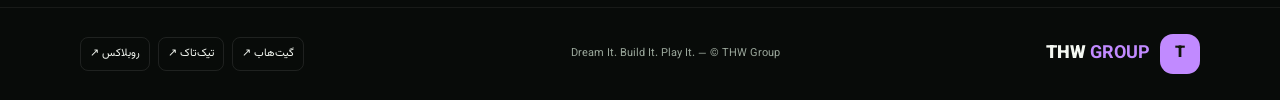
==== commit d2798ca4: "Add files via upload" ====
--- a/index.html
+++ b/index.html
@@ -2,8 +2,8 @@
 <header class="topbar"><div class="container nav"><a class="brand" href="index.html"><span class="mark">T</span><span class="brandname">THW <b>GROUP</b></span></a><button id="toggle" class="toggle" aria-label="باز کردن منو">☰</button><nav id="nav"><a class="active" href="index.html">خانه</a><a href="news.html">اخبار روبلاکس</a><a href="fa-news.html">اخبار فارسی</a><a href="about.html">درباره ما</a></nav><a class="outline" href="https://www.roblox.com/communities/36009722/THW-Universe#!/about">جامعه روبلاکس ↗</a></div></header>
 <main><section class="hero"><div class="container hero-grid"><div><span class="pill">گروه بازی‌سازی THW</span><h1>ایده‌ها رو به<br><em>دنیای بازی</em> تبدیل کن.</h1><p class="muted">به دنیای THW Group خوش اومدی؛ جایی برای ساخت تجربه‌های تازه، دنبال‌کردن اخبار روبلاکس و کشف پروژه‌هایی که با خلاقیت شروع می‌شن.</p><div class="actions"><a class="button" href="about.html">بیشتر درباره THW ←</a><a class="button secondary" href="news.html">مطالعه اخبار</a></div><div class="stats"><div><b>THW</b><small>یک گروه خلاق</small></div><div><b>Roblox</b><small>دنیای اصلی فعالیت</small></div><div><b>2022</b><small>شروع گروه طبق معرفی تیم</small></div></div></div><div class="visual"><div class="orbit"></div><div class="emblem">THW</div><div class="float f1"><small>شعار ما</small><b>Dream It. Build It.</b></div><div class="float f2"><small>بازی‌سازی با</small><b>خلاقیت و تجربه</b></div></div></div></section>
 <section><div class="container"><div class="sectionhead"><div><small>تازه‌ها و راهنماها</small><h2>از دنیای روبلاکس باخبر شو</h2><p class="muted">برای خواندن کامل هر مطلب روی کارت بزن.</p></div><a class="greenlink" href="news.html">همه اخبار روبلاکس ←</a></div><div class="cards">
-<a class="card" href="articles/roblox-news-1.html"><div class="art"><strong>R</strong><small>ROBLOX / NEWS</small></div><div class="cardbody"><label>منابع رسمی</label><h3>اخبار رسمی روبلاکس رو از کجا دنبال کنیم؟</h3><p>منابع رسمی برای پیگیری خبرها و تغییرات روبلاکس.</p><b class="greenlink">ادامه مطلب ←</b></div></a>
-<a class="card" href="articles/roblox-news-2.html"><div class="art art2"><strong>⌘</strong><small>CREATOR GUIDE</small></div><div class="cardbody"><label>راهنمای سازندگان</label><h3>برای شروع بازی‌سازی در روبلاکس چه چیزهایی لازمه؟</h3><p>با ابزارهای سازندگان آشنا شو و قدم اول رو بردار.</p><b class="greenlink">ادامه مطلب ←</b></div></a>
+<a class="card" href="roblox-news-1.html"><div class="art"><strong>R</strong><small>ROBLOX / NEWS</small></div><div class="cardbody"><label>منابع رسمی</label><h3>خبر واقعی روبلاکس رو چطور پیدا کنیم؟</h3><p>راهنمای سریع تشخیص منبع رسمی از شایعه‌های شبکه‌های اجتماعی.</p><b class="greenlink">ادامه مطلب ←</b></div></a>
+<a class="card" href="roblox-news-2.html"><div class="art art2"><strong>⌘</strong><small>CREATOR GUIDE</small></div><div class="cardbody"><label>راهنمای سازندگان</label><h3>از ایده تا بازی: از کجا شروع کنیم؟</h3><p>با ابزارهای سازندگان آشنا شو و اولین تجربه‌ات رو بساز.</p><b class="greenlink">ادامه مطلب ←</b></div></a>
 <a class="card" href="fa-news.html"><div class="art art3"><strong>THW</strong><small>THW COMMUNITY</small></div><div class="cardbody"><label>اخبار فارسی</label><h3>مطالب جامعه بازی‌سازی فارسی</h3><p>مطالب مرتبط با بازی‌سازی و جامعه گیمرها.</p><b class="greenlink">رفتن به بخش اخبار ←</b></div></a></div></div></section>
 <section><div class="container aboutbox"><div><small class="greenlink">درباره THW</small><h2>از یک ایده تا یک تجربه قابل بازی</h2><p class="muted">THW Group روی پروژه‌های بازی و تجربه‌های گیمینگ تمرکز داره. ما ایده‌ها رو به تجربه‌هایی تبدیل می‌کنیم که دیگران هم ازشون لذت ببرن.</p><a class="button" href="about.html">داستان گروه ما ←</a></div><div class="features"><div>✦ توسعه بازی</div><div>✦ تجربه‌های روبلاکس</div><div>✦ ایده‌پردازی خلاق</div><div>✦ اخبار و راهنماها</div></div></div></section></main>
 <footer><div class="container foot"><div class="brand"><span class="mark">T</span><span class="brandname">THW <b>GROUP</b></span></div><p>Dream It. Build It. Play It. — © <span id="year"></span> THW Group</p><div class="social"><a href="https://github.com/ItzBehrad/THW-Group">گیت‌هاب ↗</a><a href="https://www.tiktok.com/@thw.group">تیک‌تاک ↗</a><a href="https://www.roblox.com/communities/36009722/THW-Universe#!/about">روبلاکس ↗</a></div></div></footer><script src="script.js"></script></body></html>
--- a/style.css
+++ b/style.css
@@ -1,2 +1,6 @@
 @import url('https://fonts.googleapis.com/css2?family=Vazirmatn:wght@400;500;600;700;800;900&display=swap');
-:root{--bg:#080b09;--panel:#101611;--green:#b8ff3b;--text:#f4f8f2;--muted:#9aa79b;--line:#b8ff3b29}*{box-sizing:border-box}html{scroll-behavior:smooth}body{margin:0;background:radial-gradient(ellipse at 80% 0%,#5b962323,transparent 34rem),var(--bg);color:var(--text);font-family:Vazirmatn,Tahoma,sans-serif;line-height:1.85}a{color:inherit;text-decoration:none}.container{width:min(1120px,calc(100% - 40px));margin:auto}.topbar{position:sticky;top:0;z-index:5;background:#080b09e8;border-bottom:1px solid #ffffff10;backdrop-filter:blur(16px)}.nav{min-height:74px;display:flex;align-items:center;justify-content:space-between;gap:20px}.brand{display:flex;align-items:center;gap:10px;font-weight:900}.mark{width:40px;height:40px;display:grid;place-items:center;border-radius:13px;background:var(--green);color:#10150a}.brandname{direction:ltr;font-size:18px}.brandname b{color:var(--green)}nav{display:flex;gap:22px;font-size:13px;color:#c3ccc4}nav a:hover,nav .active{color:var(--green)}.outline{border:1px solid #b8ff3b55;color:var(--green);padding:8px 13px;border-radius:11px;font-size:12px}.toggle{display:none}.hero{padding:80px 0 60px}.hero-grid{display:grid;grid-template-columns:1.1fr .9fr;gap:38px;align-items:center}.pill{display:inline-block;border:1px solid var(--line);border-radius:30px;padding:4px 12px;color:var(--green);font-size:12px}h1{font-size:clamp(38px,5.5vw,66px);line-height:1.3;margin:18px 0;font-weight:900;letter-spacing:-1px}h1 em{font-style:normal;color:var(--green)}.muted{color:var(--muted)}.actions{display:flex;gap:12px;flex-wrap:wrap;margin:24px 0}.button{display:inline-block;background:var(--green);color:#10150a;padding:10px 17px;border-radius:12px;font-weight:800;font-size:13px;transition:.2s}.button:hover{transform:translateY(-3px)}.secondary{background:#ffffff08;border:1px solid #ffffff20;color:var(--text)}.stats{display:grid;grid-template-columns:repeat(3,1fr);gap:12px;margin-top:27px}.stats div{border-right:2px solid var(--green);padding-right:12px}.stats b,.stats small{display:block}.stats small{color:var(--muted);font-size:11px}.visual{position:relative;min-height:330px;display:grid;place-items:center}.orbit{position:absolute;width:min(100%,340px);aspect-ratio:1;border:1px solid #b8ff3b2a;border-radius:50%}.orbit:before,.orbit:after{content:"";position:absolute;inset:28px;border:1px solid #b8ff3b20;border-radius:50%}.orbit:after{inset:60px;border-style:dashed;animation:spin 35s linear infinite}.emblem{width:175px;height:175px;display:grid;place-items:center;border-radius:45px;background:linear-gradient(145deg,#c9ff68,#83cb23);color:#10150a;font-size:44px;font-weight:900;transform:rotate(-7deg);box-shadow:0 0 80px #b8ff3b2c}.float{position:absolute;background:#101611f0;border:1px solid #b8ff3b40;border-radius:14px;padding:10px 13px}.float small,.float b{display:block}.float small{color:var(--muted);font-size:11px}.float b{color:var(--green);font-size:12px}.f1{top:25px;right:0}.f2{bottom:25px;left:0}@keyframes spin{to{transform:rotate(360deg)}}section{padding:28px 0 55px}.sectionhead{display:flex;align-items:end;justify-content:space-between;gap:18px;margin-bottom:22px}.sectionhead small{color:var(--green);font-weight:800}.sectionhead h2,.aboutbox h2{font-size:clamp(24px,3vw,33px);margin:4px 0;font-weight:900}.sectionhead p{font-size:13px;margin:0}.greenlink{color:var(--green);font-size:12px;font-weight:800}.cards{display:grid;grid-template-columns:repeat(3,1fr);gap:17px}.card{background:linear-gradient(145deg,#151e17,#0d110e);border:1px solid #ffffff10;border-radius:21px;overflow:hidden;transition:.25s}.card:hover{transform:translateY(-5px);border-color:#b8ff3b60}.art{height:145px;background:#18251a;position:relative;padding:18px;display:flex;align-items:end;overflow:hidden}.art:before{content:'';position:absolute;width:180px;height:180px;border:1px solid #b8ff3b35;border-radius:50%;top:-70px;left:-30px;box-shadow:0 0 0 25px #b8ff3b08,0 0 0 50px #b8ff3b05}.art:after{content:'';position:absolute;inset:0;background:linear-gradient(0deg,#080b09b0,transparent)}.art strong,.art small{position:absolute;z-index:1;color:var(--green);font-weight:900}.art strong{top:15px;right:22px;font-size:40px}.art small{bottom:15px;right:18px}.art2{background:#18201e}.art3{background:#202416}.cardbody{padding:18px}.cardbody label{color:var(--green);border:1px solid var(--line);padding:2px 8px;border-radius:7px;font-size:10px}.cardbody h3{font-size:16px;line-height:1.7;margin:12px 0 6px}.cardbody p{font-size:12px;color:var(--muted)}.aboutbox{display:grid;grid-template-columns:1fr 1fr;gap:25px;align-items:center;padding:28px;background:linear-gradient(110deg,#b8ff3b12,#101611);border:1px solid var(--line);border-radius:24px}.features{display:grid;grid-template-columns:1fr 1fr;gap:12px}.features div{background:#080b09aa;border:1px solid #ffffff10;padding:14px;border-radius:12px;font-size:13px}footer{border-top:1px solid #ffffff10;margin-top:20px;padding:25px 0}.foot{display:flex;align-items:center;justify-content:space-between;gap:16px;flex-wrap:wrap}.foot p{color:var(--muted);font-size:11px}.social{display:flex;gap:8px;flex-wrap:wrap}.social a{font-size:11px;border:1px solid #ffffff18;padding:6px 9px;border-radius:8px}.social a:hover{color:var(--green)}.pagehero{padding:55px 0 25px}.pagehero h1{font-size:clamp(34px,5vw,52px)}.panel{padding:24px;background:var(--panel);border:1px solid #ffffff12;border-radius:19px;margin-bottom:16px}.panel h2,.panel h3{margin-top:0}.panel p,.panel li{color:#bdc8bd}.panel a,.resources a{color:var(--green)}.resources{display:grid;grid-template-columns:repeat(3,1fr);gap:13px}.resources article{background:var(--panel);border:1px solid #ffffff12;padding:17px;border-radius:15px}.resources p{font-size:12px;color:var(--muted)}.timeline{border-right:2px solid #b8ff3b55;padding-right:22px}.timeline div{margin:0 0 22px}.timeline strong{color:var(--green)}@media(max-width:820px){.hero-grid{gap:15px}.cards{grid-template-columns:repeat(2,1fr)}.card:last-child{display:none}.outline{display:none}}@media(max-width:620px){.container{width:calc(100% - 28px)}.nav{min-height:66px}.toggle{display:block;background:var(--panel);color:white;border:1px solid var(--line);border-radius:10px;width:40px;height:40px}nav{display:none;position:absolute;top:66px;left:14px;right:14px;background:#0c100d;border:1px solid var(--line);border-radius:14px;padding:12px;flex-direction:column;gap:0}nav.open{display:flex}nav a{padding:9px}.hero{padding:40px 0 25px}.hero-grid{grid-template-columns:1fr}.visual{grid-row:1;min-height:235px}.orbit{width:230px}.emblem{width:118px;height:118px;font-size:33px}.sectionhead{align-items:start;flex-direction:column}.cards{grid-template-columns:1fr}.card:last-child{display:block}.aboutbox{grid-template-columns:1fr;padding:20px}.resources{grid-template-columns:1fr}.foot{align-items:start;flex-direction:column}}@media(prefers-reduced-motion:reduce){*{animation-duration:.01ms!important;transition-duration:.01ms!important;scroll-behavior:auto!important}}+:root{--bg:#080b09;--panel:#101611;--green:#c18aff;--text:#f4f8f2;--muted:#9aa79b;--line:#c18aff29}*{box-sizing:border-box}html{scroll-behavior:smooth}body{margin:0;background:radial-gradient(ellipse at 80% 0%,#7b35c923,transparent 34rem),var(--bg);color:var(--text);font-family:Vazirmatn,Tahoma,sans-serif;line-height:1.85}a{color:inherit;text-decoration:none}.container{width:min(1120px,calc(100% - 40px));margin:auto}.topbar{position:sticky;top:0;z-index:5;background:#080b09e8;border-bottom:1px solid #ffffff10;backdrop-filter:blur(16px)}.nav{min-height:74px;display:flex;align-items:center;justify-content:space-between;gap:20px}.brand{display:flex;align-items:center;gap:10px;font-weight:900}.mark{width:40px;height:40px;display:grid;place-items:center;border-radius:13px;background:var(--green);color:#10150a}.brandname{direction:ltr;font-size:18px}.brandname b{color:var(--green)}nav{display:flex;gap:22px;font-size:13px;color:#c3ccc4}nav a:hover,nav .active{color:var(--green)}.outline{border:1px solid #c18aff55;color:var(--green);padding:8px 13px;border-radius:11px;font-size:12px}.toggle{display:none}.hero{padding:80px 0 60px}.hero-grid{display:grid;grid-template-columns:1.1fr .9fr;gap:38px;align-items:center}.pill{display:inline-block;border:1px solid var(--line);border-radius:30px;padding:4px 12px;color:var(--green);font-size:12px}h1{font-size:clamp(38px,5.5vw,66px);line-height:1.3;margin:18px 0;font-weight:900;letter-spacing:-1px}h1 em{font-style:normal;color:var(--green)}.muted{color:var(--muted)}.actions{display:flex;gap:12px;flex-wrap:wrap;margin:24px 0}.button{display:inline-block;background:var(--green);color:#10150a;padding:10px 17px;border-radius:12px;font-weight:800;font-size:13px;transition:.2s}.button:hover{transform:translateY(-3px)}.secondary{background:#ffffff08;border:1px solid #ffffff20;color:var(--text)}.stats{display:grid;grid-template-columns:repeat(3,1fr);gap:12px;margin-top:27px}.stats div{border-right:2px solid var(--green);padding-right:12px}.stats b,.stats small{display:block}.stats small{color:var(--muted);font-size:11px}.visual{position:relative;min-height:330px;display:grid;place-items:center}.orbit{position:absolute;width:min(100%,340px);aspect-ratio:1;border:1px solid #c18aff2a;border-radius:50%}.orbit:before,.orbit:after{content:"";position:absolute;inset:28px;border:1px solid #c18aff20;border-radius:50%}.orbit:after{inset:60px;border-style:dashed;animation:spin 35s linear infinite}.emblem{width:175px;height:175px;display:grid;place-items:center;border-radius:45px;background:linear-gradient(145deg,#d8b6ff,#8b55d8);color:#10150a;font-size:44px;font-weight:900;transform:rotate(-7deg);box-shadow:0 0 80px #c18aff2c}.float{position:absolute;background:#101611f0;border:1px solid #c18aff40;border-radius:14px;padding:10px 13px}.float small,.float b{display:block}.float small{color:var(--muted);font-size:11px}.float b{color:var(--green);font-size:12px}.f1{top:25px;right:0}.f2{bottom:25px;left:0}@keyframes spin{to{transform:rotate(360deg)}}section{padding:28px 0 55px}.sectionhead{display:flex;align-items:end;justify-content:space-between;gap:18px;margin-bottom:22px}.sectionhead small{color:var(--green);font-weight:800}.sectionhead h2,.aboutbox h2{font-size:clamp(24px,3vw,33px);margin:4px 0;font-weight:900}.sectionhead p{font-size:13px;margin:0}.greenlink{color:var(--green);font-size:12px;font-weight:800}.cards{display:grid;grid-template-columns:repeat(3,1fr);gap:17px}.card{background:linear-gradient(145deg,#151e17,#0d110e);border:1px solid #ffffff10;border-radius:21px;overflow:hidden;transition:.25s}.card:hover{transform:translateY(-5px);border-color:#c18aff60}.art{height:145px;background:#241832;position:relative;padding:18px;display:flex;align-items:end;overflow:hidden}.art:before{content:'';position:absolute;width:180px;height:180px;border:1px solid #c18aff35;border-radius:50%;top:-70px;left:-30px;box-shadow:0 0 0 25px #c18aff08,0 0 0 50px #c18aff05}.art:after{content:'';position:absolute;inset:0;background:linear-gradient(0deg,#080b09b0,transparent)}.art strong,.art small{position:absolute;z-index:1;color:var(--green);font-weight:900}.art strong{top:15px;right:22px;font-size:40px}.art small{bottom:15px;right:18px}.art2{background:#21182b}.art3{background:#261c32}.cardbody{padding:18px}.cardbody label{color:var(--green);border:1px solid var(--line);padding:2px 8px;border-radius:7px;font-size:10px}.cardbody h3{font-size:16px;line-height:1.7;margin:12px 0 6px}.cardbody p{font-size:12px;color:var(--muted)}.aboutbox{display:grid;grid-template-columns:1fr 1fr;gap:25px;align-items:center;padding:28px;background:linear-gradient(110deg,#c18aff12,#101611);border:1px solid var(--line);border-radius:24px}.features{display:grid;grid-template-columns:1fr 1fr;gap:12px}.features div{background:#080b09aa;border:1px solid #ffffff10;padding:14px;border-radius:12px;font-size:13px}footer{border-top:1px solid #ffffff10;margin-top:20px;padding:25px 0}.foot{display:flex;align-items:center;justify-content:space-between;gap:16px;flex-wrap:wrap}.foot p{color:var(--muted);font-size:11px}.social{display:flex;gap:8px;flex-wrap:wrap}.social a{font-size:11px;border:1px solid #ffffff18;padding:6px 9px;border-radius:8px}.social a:hover{color:var(--green)}.pagehero{padding:55px 0 25px}.pagehero h1{font-size:clamp(34px,5vw,52px)}.panel{padding:24px;background:var(--panel);border:1px solid #ffffff12;border-radius:19px;margin-bottom:16px}.panel h2,.panel h3{margin-top:0}.panel p,.panel li{color:#bdc8bd}.panel a,.resources a{color:var(--green)}.resources{display:grid;grid-template-columns:repeat(3,1fr);gap:13px}.resources article{background:var(--panel);border:1px solid #ffffff12;padding:17px;border-radius:15px}.resources p{font-size:12px;color:var(--muted)}.timeline{border-right:2px solid #c18aff55;padding-right:22px}.timeline div{margin:0 0 22px}.timeline strong{color:var(--green)}@media(max-width:820px){.hero-grid{gap:15px}.cards{grid-template-columns:repeat(2,1fr)}.card:last-child{display:none}.outline{display:none}}@media(max-width:620px){.container{width:calc(100% - 28px)}.nav{min-height:66px}.toggle{display:block;background:var(--panel);color:white;border:1px solid var(--line);border-radius:10px;width:40px;height:40px}nav{display:none;position:absolute;top:66px;left:14px;right:14px;background:#0c100d;border:1px solid var(--line);border-radius:14px;padding:12px;flex-direction:column;gap:0}nav.open{display:flex}nav a{padding:9px}.hero{padding:40px 0 25px}.hero-grid{grid-template-columns:1fr}.visual{grid-row:1;min-height:235px}.orbit{width:230px}.emblem{width:118px;height:118px;font-size:33px}.sectionhead{align-items:start;flex-direction:column}.cards{grid-template-columns:1fr}.card:last-child{display:block}.aboutbox{grid-template-columns:1fr;padding:20px}.resources{grid-template-columns:1fr}.foot{align-items:start;flex-direction:column}}@media(prefers-reduced-motion:reduce){*{animation-duration:.01ms!important;transition-duration:.01ms!important;scroll-behavior:auto!important}}
+/* Mobile navigation improvements */
+.toggle{cursor:pointer;font-size:22px;line-height:1;align-items:center;justify-content:center;min-width:42px;min-height:42px;position:relative;z-index:8}
+.toggle:focus-visible{outline:2px solid #c18aff;outline-offset:3px}
+@media(max-width:620px){.toggle{display:flex}nav.open{display:flex!important;z-index:10}nav a{display:block;width:100%}}
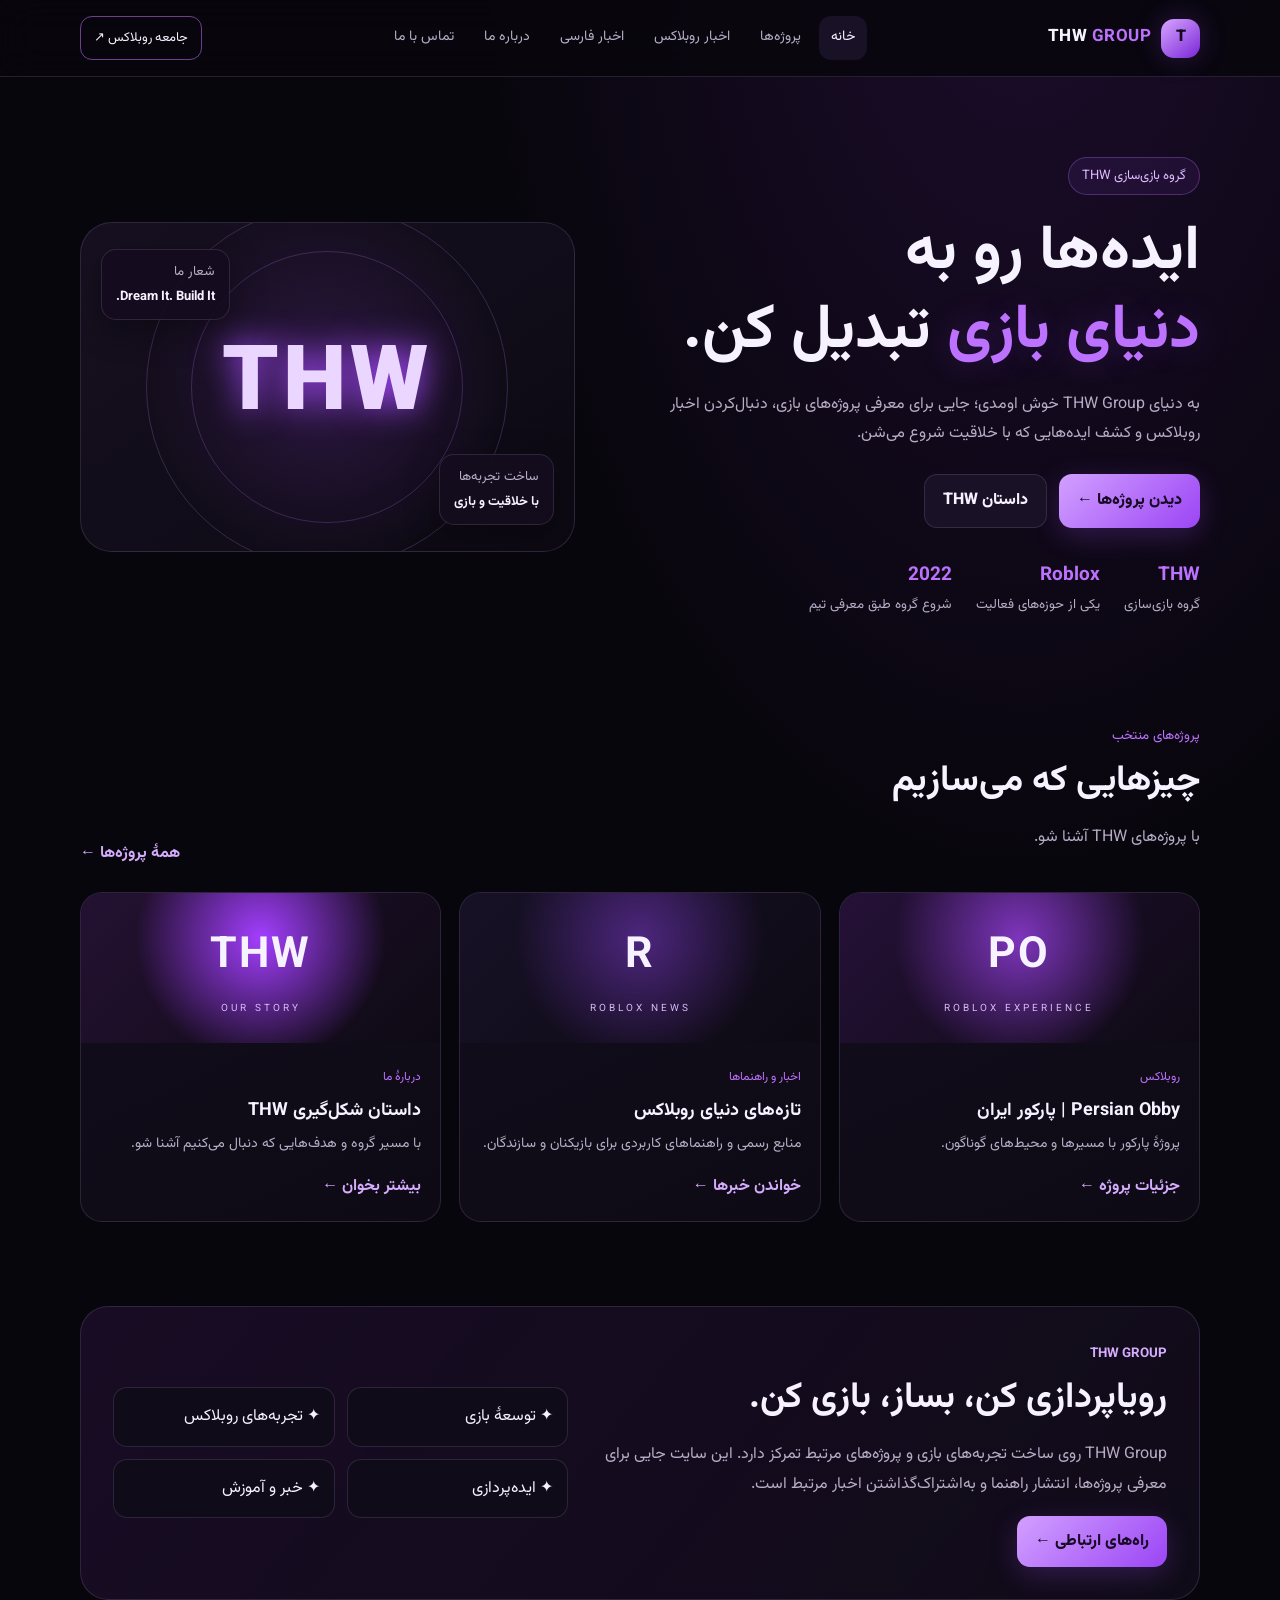
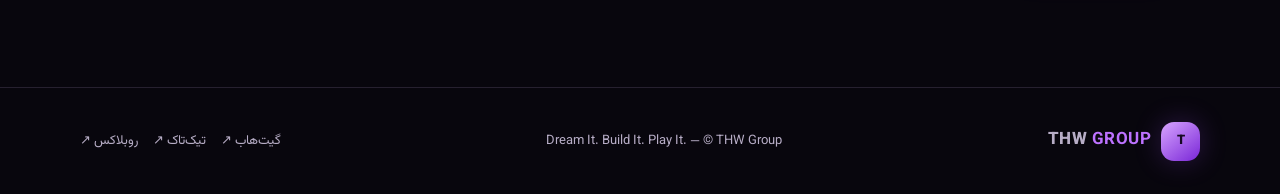
==== commit bc750802: "Add files via upload" ====
--- a/index.html
+++ b/index.html
@@ -1,9 +1,9 @@
-<!doctype html><html lang="fa" dir="rtl"><head><meta charset="utf-8"><meta name="viewport" content="width=device-width,initial-scale=1"><meta name="theme-color" content="#080b09"><title>THW Group | خانه</title><link rel="stylesheet" href="style.css"></head><body>
-<header class="topbar"><div class="container nav"><a class="brand" href="index.html"><span class="mark">T</span><span class="brandname">THW <b>GROUP</b></span></a><button id="toggle" class="toggle" aria-label="باز کردن منو">☰</button><nav id="nav"><a class="active" href="index.html">خانه</a><a href="news.html">اخبار روبلاکس</a><a href="fa-news.html">اخبار فارسی</a><a href="about.html">درباره ما</a></nav><a class="outline" href="https://www.roblox.com/communities/36009722/THW-Universe#!/about">جامعه روبلاکس ↗</a></div></header>
-<main><section class="hero"><div class="container hero-grid"><div><span class="pill">گروه بازی‌سازی THW</span><h1>ایده‌ها رو به<br><em>دنیای بازی</em> تبدیل کن.</h1><p class="muted">به دنیای THW Group خوش اومدی؛ جایی برای ساخت تجربه‌های تازه، دنبال‌کردن اخبار روبلاکس و کشف پروژه‌هایی که با خلاقیت شروع می‌شن.</p><div class="actions"><a class="button" href="about.html">بیشتر درباره THW ←</a><a class="button secondary" href="news.html">مطالعه اخبار</a></div><div class="stats"><div><b>THW</b><small>یک گروه خلاق</small></div><div><b>Roblox</b><small>دنیای اصلی فعالیت</small></div><div><b>2022</b><small>شروع گروه طبق معرفی تیم</small></div></div></div><div class="visual"><div class="orbit"></div><div class="emblem">THW</div><div class="float f1"><small>شعار ما</small><b>Dream It. Build It.</b></div><div class="float f2"><small>بازی‌سازی با</small><b>خلاقیت و تجربه</b></div></div></div></section>
-<section><div class="container"><div class="sectionhead"><div><small>تازه‌ها و راهنماها</small><h2>از دنیای روبلاکس باخبر شو</h2><p class="muted">برای خواندن کامل هر مطلب روی کارت بزن.</p></div><a class="greenlink" href="news.html">همه اخبار روبلاکس ←</a></div><div class="cards">
-<a class="card" href="roblox-news-1.html"><div class="art"><strong>R</strong><small>ROBLOX / NEWS</small></div><div class="cardbody"><label>منابع رسمی</label><h3>خبر واقعی روبلاکس رو چطور پیدا کنیم؟</h3><p>راهنمای سریع تشخیص منبع رسمی از شایعه‌های شبکه‌های اجتماعی.</p><b class="greenlink">ادامه مطلب ←</b></div></a>
-<a class="card" href="roblox-news-2.html"><div class="art art2"><strong>⌘</strong><small>CREATOR GUIDE</small></div><div class="cardbody"><label>راهنمای سازندگان</label><h3>از ایده تا بازی: از کجا شروع کنیم؟</h3><p>با ابزارهای سازندگان آشنا شو و اولین تجربه‌ات رو بساز.</p><b class="greenlink">ادامه مطلب ←</b></div></a>
-<a class="card" href="fa-news.html"><div class="art art3"><strong>THW</strong><small>THW COMMUNITY</small></div><div class="cardbody"><label>اخبار فارسی</label><h3>مطالب جامعه بازی‌سازی فارسی</h3><p>مطالب مرتبط با بازی‌سازی و جامعه گیمرها.</p><b class="greenlink">رفتن به بخش اخبار ←</b></div></a></div></div></section>
-<section><div class="container aboutbox"><div><small class="greenlink">درباره THW</small><h2>از یک ایده تا یک تجربه قابل بازی</h2><p class="muted">THW Group روی پروژه‌های بازی و تجربه‌های گیمینگ تمرکز داره. ما ایده‌ها رو به تجربه‌هایی تبدیل می‌کنیم که دیگران هم ازشون لذت ببرن.</p><a class="button" href="about.html">داستان گروه ما ←</a></div><div class="features"><div>✦ توسعه بازی</div><div>✦ تجربه‌های روبلاکس</div><div>✦ ایده‌پردازی خلاق</div><div>✦ اخبار و راهنماها</div></div></div></section></main>
-<footer><div class="container foot"><div class="brand"><span class="mark">T</span><span class="brandname">THW <b>GROUP</b></span></div><p>Dream It. Build It. Play It. — © <span id="year"></span> THW Group</p><div class="social"><a href="https://github.com/ItzBehrad/THW-Group">گیت‌هاب ↗</a><a href="https://www.tiktok.com/@thw.group">تیک‌تاک ↗</a><a href="https://www.roblox.com/communities/36009722/THW-Universe#!/about">روبلاکس ↗</a></div></div></footer><script src="script.js"></script></body></html>+<!doctype html><html lang="fa" dir="rtl"><head><meta charset="utf-8"><meta name="viewport" content="width=device-width,initial-scale=1"><meta name="theme-color" content="#08060d"><meta name="description" content="وب‌سایت رسمی THW Group؛ پروژه‌های بازی‌سازی، اخبار روبلاکس و راهنماها."><title>خانه | THW Group</title><link rel="stylesheet" href="style.css"></head><body>
+<header class="topbar"><div class="container nav"><a class="brand" href="index.html"><span class="mark">T</span><span class="brandname">THW <b>GROUP</b></span></a><button id="toggle" class="toggle" type="button" aria-label="باز کردن منو" aria-controls="nav">☰</button><nav id="nav"><a class="active" href="index.html">خانه</a><a class="" href="projects.html">پروژه‌ها</a><a class="" href="news.html">اخبار روبلاکس</a><a class="" href="fa-news.html">اخبار فارسی</a><a class="" href="about.html">درباره ما</a><a class="" href="contact.html">تماس با ما</a></nav><a class="outline" href="https://www.roblox.com/communities/36009722/THW-Universe#!/about" target="_blank" rel="noopener">جامعه روبلاکس ↗</a></div></header>
+<main><section class="hero"><div class="container hero-grid"><div><span class="pill">گروه بازی‌سازی THW</span><h1>ایده‌ها رو به<br><em>دنیای بازی</em> تبدیل کن.</h1><p class="muted">به دنیای THW Group خوش اومدی؛ جایی برای معرفی پروژه‌های بازی، دنبال‌کردن اخبار روبلاکس و کشف ایده‌هایی که با خلاقیت شروع می‌شن.</p><div class="actions"><a class="button" href="projects.html">دیدن پروژه‌ها ←</a><a class="button secondary" href="about.html">داستان THW</a></div><div class="stats"><div><b>THW</b><small>گروه بازی‌سازی</small></div><div><b>Roblox</b><small>یکی از حوزه‌های فعالیت</small></div><div><b>2022</b><small>شروع گروه طبق معرفی تیم</small></div></div></div><div class="visual"><div class="emblem">THW</div><div class="float f1"><small>شعار ما</small><b>Dream It. Build It.</b></div><div class="float f2"><small>ساخت تجربه‌ها</small><b>با خلاقیت و بازی</b></div></div></div></section>
+<section><div class="container"><div class="sectionhead"><div><small>پروژه‌های منتخب</small><h2>چیزهایی که می‌سازیم</h2><p class="muted">با پروژه‌های THW آشنا شو.</p></div><a class="greenlink" href="projects.html">همهٔ پروژه‌ها ←</a></div><div class="cards">
+<a class="card" href="projects.html#persian-obby"><div class="art"><strong>PO</strong><small>ROBLOX EXPERIENCE</small></div><div class="cardbody"><label>روبلاکس</label><h3>Persian Obby | پارکور ایران</h3><p>پروژهٔ پارکور با مسیرها و محیط‌های گوناگون.</p><b class="greenlink">جزئیات پروژه ←</b></div></a>
+<a class="card" href="news.html"><div class="art art2"><strong>R</strong><small>ROBLOX NEWS</small></div><div class="cardbody"><label>اخبار و راهنماها</label><h3>تازه‌های دنیای روبلاکس</h3><p>منابع رسمی و راهنماهای کاربردی برای بازیکنان و سازندگان.</p><b class="greenlink">خواندن خبرها ←</b></div></a>
+<a class="card" href="about.html"><div class="art art3"><strong>THW</strong><small>OUR STORY</small></div><div class="cardbody"><label>دربارهٔ ما</label><h3>داستان شکل‌گیری THW</h3><p>با مسیر گروه و هدف‌هایی که دنبال می‌کنیم آشنا شو.</p><b class="greenlink">بیشتر بخوان ←</b></div></a></div></div></section>
+<section><div class="container aboutbox"><div><small class="greenlink">THW GROUP</small><h2>رویاپردازی کن، بساز، بازی کن.</h2><p class="muted">THW Group روی ساخت تجربه‌های بازی و پروژه‌های مرتبط تمرکز دارد. این سایت جایی برای معرفی پروژه‌ها، انتشار راهنما و به‌اشتراک‌گذاشتن اخبار مرتبط است.</p><a class="button" href="contact.html">راه‌های ارتباطی ←</a></div><div class="features"><div>✦ توسعهٔ بازی</div><div>✦ تجربه‌های روبلاکس</div><div>✦ ایده‌پردازی</div><div>✦ خبر و آموزش</div></div></div></section></main>
+<footer><div class="container foot"><div class="brand"><span class="mark">T</span><span class="brandname">THW <b>GROUP</b></span></div><p>Dream It. Build It. Play It. — © <span id="year"></span> THW Group</p><div class="social"><a href="https://github.com/ItzBehrad/THW-Group" target="_blank" rel="noopener">گیت‌هاب ↗</a><a href="https://www.tiktok.com/@thw.group" target="_blank" rel="noopener">تیک‌تاک ↗</a><a href="https://www.roblox.com/communities/36009722/THW-Universe#!/about" target="_blank" rel="noopener">روبلاکس ↗</a></div></div></footer><script src="script.js"></script></body></html>
--- a/style.css
+++ b/style.css
@@ -1,6 +1,6 @@
+
 @import url('https://fonts.googleapis.com/css2?family=Vazirmatn:wght@400;500;600;700;800;900&display=swap');
-:root{--bg:#080b09;--panel:#101611;--green:#c18aff;--text:#f4f8f2;--muted:#9aa79b;--line:#c18aff29}*{box-sizing:border-box}html{scroll-behavior:smooth}body{margin:0;background:radial-gradient(ellipse at 80% 0%,#7b35c923,transparent 34rem),var(--bg);color:var(--text);font-family:Vazirmatn,Tahoma,sans-serif;line-height:1.85}a{color:inherit;text-decoration:none}.container{width:min(1120px,calc(100% - 40px));margin:auto}.topbar{position:sticky;top:0;z-index:5;background:#080b09e8;border-bottom:1px solid #ffffff10;backdrop-filter:blur(16px)}.nav{min-height:74px;display:flex;align-items:center;justify-content:space-between;gap:20px}.brand{display:flex;align-items:center;gap:10px;font-weight:900}.mark{width:40px;height:40px;display:grid;place-items:center;border-radius:13px;background:var(--green);color:#10150a}.brandname{direction:ltr;font-size:18px}.brandname b{color:var(--green)}nav{display:flex;gap:22px;font-size:13px;color:#c3ccc4}nav a:hover,nav .active{color:var(--green)}.outline{border:1px solid #c18aff55;color:var(--green);padding:8px 13px;border-radius:11px;font-size:12px}.toggle{display:none}.hero{padding:80px 0 60px}.hero-grid{display:grid;grid-template-columns:1.1fr .9fr;gap:38px;align-items:center}.pill{display:inline-block;border:1px solid var(--line);border-radius:30px;padding:4px 12px;color:var(--green);font-size:12px}h1{font-size:clamp(38px,5.5vw,66px);line-height:1.3;margin:18px 0;font-weight:900;letter-spacing:-1px}h1 em{font-style:normal;color:var(--green)}.muted{color:var(--muted)}.actions{display:flex;gap:12px;flex-wrap:wrap;margin:24px 0}.button{display:inline-block;background:var(--green);color:#10150a;padding:10px 17px;border-radius:12px;font-weight:800;font-size:13px;transition:.2s}.button:hover{transform:translateY(-3px)}.secondary{background:#ffffff08;border:1px solid #ffffff20;color:var(--text)}.stats{display:grid;grid-template-columns:repeat(3,1fr);gap:12px;margin-top:27px}.stats div{border-right:2px solid var(--green);padding-right:12px}.stats b,.stats small{display:block}.stats small{color:var(--muted);font-size:11px}.visual{position:relative;min-height:330px;display:grid;place-items:center}.orbit{position:absolute;width:min(100%,340px);aspect-ratio:1;border:1px solid #c18aff2a;border-radius:50%}.orbit:before,.orbit:after{content:"";position:absolute;inset:28px;border:1px solid #c18aff20;border-radius:50%}.orbit:after{inset:60px;border-style:dashed;animation:spin 35s linear infinite}.emblem{width:175px;height:175px;display:grid;place-items:center;border-radius:45px;background:linear-gradient(145deg,#d8b6ff,#8b55d8);color:#10150a;font-size:44px;font-weight:900;transform:rotate(-7deg);box-shadow:0 0 80px #c18aff2c}.float{position:absolute;background:#101611f0;border:1px solid #c18aff40;border-radius:14px;padding:10px 13px}.float small,.float b{display:block}.float small{color:var(--muted);font-size:11px}.float b{color:var(--green);font-size:12px}.f1{top:25px;right:0}.f2{bottom:25px;left:0}@keyframes spin{to{transform:rotate(360deg)}}section{padding:28px 0 55px}.sectionhead{display:flex;align-items:end;justify-content:space-between;gap:18px;margin-bottom:22px}.sectionhead small{color:var(--green);font-weight:800}.sectionhead h2,.aboutbox h2{font-size:clamp(24px,3vw,33px);margin:4px 0;font-weight:900}.sectionhead p{font-size:13px;margin:0}.greenlink{color:var(--green);font-size:12px;font-weight:800}.cards{display:grid;grid-template-columns:repeat(3,1fr);gap:17px}.card{background:linear-gradient(145deg,#151e17,#0d110e);border:1px solid #ffffff10;border-radius:21px;overflow:hidden;transition:.25s}.card:hover{transform:translateY(-5px);border-color:#c18aff60}.art{height:145px;background:#241832;position:relative;padding:18px;display:flex;align-items:end;overflow:hidden}.art:before{content:'';position:absolute;width:180px;height:180px;border:1px solid #c18aff35;border-radius:50%;top:-70px;left:-30px;box-shadow:0 0 0 25px #c18aff08,0 0 0 50px #c18aff05}.art:after{content:'';position:absolute;inset:0;background:linear-gradient(0deg,#080b09b0,transparent)}.art strong,.art small{position:absolute;z-index:1;color:var(--green);font-weight:900}.art strong{top:15px;right:22px;font-size:40px}.art small{bottom:15px;right:18px}.art2{background:#21182b}.art3{background:#261c32}.cardbody{padding:18px}.cardbody label{color:var(--green);border:1px solid var(--line);padding:2px 8px;border-radius:7px;font-size:10px}.cardbody h3{font-size:16px;line-height:1.7;margin:12px 0 6px}.cardbody p{font-size:12px;color:var(--muted)}.aboutbox{display:grid;grid-template-columns:1fr 1fr;gap:25px;align-items:center;padding:28px;background:linear-gradient(110deg,#c18aff12,#101611);border:1px solid var(--line);border-radius:24px}.features{display:grid;grid-template-columns:1fr 1fr;gap:12px}.features div{background:#080b09aa;border:1px solid #ffffff10;padding:14px;border-radius:12px;font-size:13px}footer{border-top:1px solid #ffffff10;margin-top:20px;padding:25px 0}.foot{display:flex;align-items:center;justify-content:space-between;gap:16px;flex-wrap:wrap}.foot p{color:var(--muted);font-size:11px}.social{display:flex;gap:8px;flex-wrap:wrap}.social a{font-size:11px;border:1px solid #ffffff18;padding:6px 9px;border-radius:8px}.social a:hover{color:var(--green)}.pagehero{padding:55px 0 25px}.pagehero h1{font-size:clamp(34px,5vw,52px)}.panel{padding:24px;background:var(--panel);border:1px solid #ffffff12;border-radius:19px;margin-bottom:16px}.panel h2,.panel h3{margin-top:0}.panel p,.panel li{color:#bdc8bd}.panel a,.resources a{color:var(--green)}.resources{display:grid;grid-template-columns:repeat(3,1fr);gap:13px}.resources article{background:var(--panel);border:1px solid #ffffff12;padding:17px;border-radius:15px}.resources p{font-size:12px;color:var(--muted)}.timeline{border-right:2px solid #c18aff55;padding-right:22px}.timeline div{margin:0 0 22px}.timeline strong{color:var(--green)}@media(max-width:820px){.hero-grid{gap:15px}.cards{grid-template-columns:repeat(2,1fr)}.card:last-child{display:none}.outline{display:none}}@media(max-width:620px){.container{width:calc(100% - 28px)}.nav{min-height:66px}.toggle{display:block;background:var(--panel);color:white;border:1px solid var(--line);border-radius:10px;width:40px;height:40px}nav{display:none;position:absolute;top:66px;left:14px;right:14px;background:#0c100d;border:1px solid var(--line);border-radius:14px;padding:12px;flex-direction:column;gap:0}nav.open{display:flex}nav a{padding:9px}.hero{padding:40px 0 25px}.hero-grid{grid-template-columns:1fr}.visual{grid-row:1;min-height:235px}.orbit{width:230px}.emblem{width:118px;height:118px;font-size:33px}.sectionhead{align-items:start;flex-direction:column}.cards{grid-template-columns:1fr}.card:last-child{display:block}.aboutbox{grid-template-columns:1fr;padding:20px}.resources{grid-template-columns:1fr}.foot{align-items:start;flex-direction:column}}@media(prefers-reduced-motion:reduce){*{animation-duration:.01ms!important;transition-duration:.01ms!important;scroll-behavior:auto!important}}
-/* Mobile navigation improvements */
-.toggle{cursor:pointer;font-size:22px;line-height:1;align-items:center;justify-content:center;min-width:42px;min-height:42px;position:relative;z-index:8}
-.toggle:focus-visible{outline:2px solid #c18aff;outline-offset:3px}
-@media(max-width:620px){.toggle{display:flex}nav.open{display:flex!important;z-index:10}nav a{display:block;width:100%}}
+:root{--bg:#08060d;--panel:#120d1b;--panel2:#191126;--text:#f7f2ff;--muted:#b7adc6;--line:rgba(221,190,255,.14);--accent:#bd72ff;--accent2:#8d3cff;--glow:rgba(166,83,255,.23);--radius:22px}
+*{box-sizing:border-box}html{scroll-behavior:smooth}body{margin:0;background:radial-gradient(ellipse at 80% -10%,rgba(118,42,180,.2),transparent 38%),var(--bg);color:var(--text);font-family:"Vazirmatn",Tahoma,Arial,sans-serif;line-height:1.85}a{color:inherit;text-decoration:none}button{font:inherit}.container{width:min(1120px,calc(100% - 36px));margin:auto}.topbar{position:sticky;top:0;z-index:50;background:rgba(8,6,13,.88);backdrop-filter:blur(18px);border-bottom:1px solid var(--line)}.nav{min-height:76px;display:flex;align-items:center;justify-content:space-between;gap:20px}.brand{display:inline-flex;align-items:center;gap:10px;white-space:nowrap}.mark{width:39px;height:39px;border-radius:13px;display:grid;place-items:center;background:linear-gradient(140deg,#d8a5ff,#7926d7);color:#160923;font-weight:900;box-shadow:0 0 28px var(--glow)}.brandname{font-size:17px;font-weight:800;letter-spacing:.5px;direction:ltr}.brandname b{color:var(--accent)}nav{display:flex;align-items:center;gap:6px}nav a{padding:9px 12px;border-radius:12px;color:var(--muted);font-size:14px;transition:.2s}nav a:hover,nav a.active{background:var(--panel2);color:var(--text)}.outline{border:1px solid rgba(189,114,255,.55);padding:9px 13px;border-radius:12px;font-size:13px;white-space:nowrap}.outline:hover{background:var(--glow)}.toggle{display:none;border:1px solid var(--line);background:var(--panel);color:var(--text);border-radius:12px;padding:8px 12px;cursor:pointer}.hero{padding:80px 0 62px}.hero-grid{display:grid;grid-template-columns:1.08fr .92fr;align-items:center;gap:44px}.pill,.eyebrow{display:inline-flex;align-items:center;gap:8px;border:1px solid rgba(189,114,255,.3);background:rgba(150,73,226,.1);color:#dfbdff;border-radius:999px;padding:6px 13px;font-size:13px}.hero h1{font-size:clamp(36px,5vw,62px);line-height:1.28;margin:18px 0}.hero h1 em{font-style:normal;color:var(--accent);text-shadow:0 0 35px var(--glow)}.muted{color:var(--muted)}.hero p{max-width:620px}.actions{display:flex;flex-wrap:wrap;gap:12px;margin-top:25px}.button{display:inline-flex;align-items:center;justify-content:center;background:linear-gradient(135deg,#d2a0ff,#9b45f5);color:#170a24;font-weight:800;padding:11px 18px;border-radius:13px;box-shadow:0 8px 28px var(--glow);border:0;cursor:pointer;transition:transform .2s,filter .2s}.button:hover{transform:translateY(-2px);filter:brightness(1.08)}.button.secondary{background:var(--panel2);border:1px solid var(--line);color:var(--text);box-shadow:none}.stats{display:flex;gap:24px;flex-wrap:wrap;margin-top:30px}.stats div{display:grid}.stats b{font-size:19px;color:var(--accent)}.stats small{color:var(--muted)}.visual{min-height:330px;position:relative;display:grid;place-items:center;border:1px solid var(--line);border-radius:32px;background:radial-gradient(circle at center,rgba(148,65,225,.2),transparent 60%),linear-gradient(145deg,#171021,#0c0912);overflow:hidden}.visual:before,.visual:after{content:"";position:absolute;border:1px solid rgba(194,132,255,.22);border-radius:50%;width:270px;height:270px}.visual:after{width:360px;height:360px}.emblem{font-size:clamp(50px,8vw,90px);font-weight:900;letter-spacing:4px;color:#ead6ff;text-shadow:0 0 32px #a74bff;z-index:1}.float{position:absolute;background:rgba(20,13,31,.9);border:1px solid var(--line);border-radius:15px;padding:10px 14px;display:grid;z-index:2;box-shadow:0 10px 35px #0005}.float small{color:var(--muted)}.float b{font-size:13px}.f1{top:26px;left:20px}.f2{right:20px;bottom:26px}section{padding:42px 0}.sectionhead{display:flex;justify-content:space-between;align-items:end;gap:18px;margin-bottom:23px}.sectionhead h2,.aboutbox h2,.pagehead h1{margin:4px 0 7px;font-size:clamp(25px,3vw,36px);line-height:1.45}.sectionhead small{color:var(--accent)}.greenlink{color:#d5adff;font-weight:700}.cards{display:grid;grid-template-columns:repeat(3,minmax(0,1fr));gap:18px}.card{display:block;background:linear-gradient(155deg,var(--panel),#0e0a15);border:1px solid var(--line);border-radius:var(--radius);overflow:hidden;transition:transform .22s,border-color .22s,box-shadow .22s}.card:hover{transform:translateY(-5px);border-color:rgba(189,114,255,.6);box-shadow:0 15px 42px #0005}.art{height:150px;display:flex;align-items:center;justify-content:center;flex-direction:column;gap:4px;background:radial-gradient(circle at 50% 30%,#7e35bd,transparent 60%),linear-gradient(135deg,#251137,#0e0a14)}.art strong{font-size:43px;letter-spacing:2px}.art small{font-size:10px;letter-spacing:3px;color:#d9b9f7}.art2{background:radial-gradient(circle at 50% 30%,#4d267e,transparent 60%),linear-gradient(135deg,#171126,#0e0a14)}.art3{background:radial-gradient(circle at 50% 30%,#a33eff,transparent 60%),linear-gradient(135deg,#241132,#0e0a14)}.cardbody{padding:19px}.cardbody label{font-size:12px;color:var(--accent)}.cardbody h3{font-size:18px;line-height:1.6;margin:6px 0}.cardbody p{font-size:14px;color:var(--muted);margin:0 0 14px}.aboutbox{display:grid;grid-template-columns:1fr .8fr;gap:30px;padding:32px;border:1px solid var(--line);border-radius:28px;background:linear-gradient(130deg,rgba(91,37,131,.2),rgba(18,13,27,.8))}.features{display:grid;grid-template-columns:1fr 1fr;gap:12px;align-content:center}.features div{border:1px solid var(--line);background:#100b18;padding:14px;border-radius:14px}.pagehead{padding:58px 0 25px}.pagehead p{max-width:760px}.article{max-width:820px;margin:0 auto 70px;padding:clamp(22px,5vw,48px);border:1px solid var(--line);background:var(--panel);border-radius:25px}.article h1{font-size:clamp(28px,4vw,42px);line-height:1.5}.article h2{margin-top:30px;color:#dfbdff}.article p,.article li{color:#d1c6df}.article .source{border-top:1px solid var(--line);margin-top:30px;padding-top:18px;color:var(--muted);font-size:14px}.article a.inline{color:#d9aaff;text-decoration:underline;text-underline-offset:3px}.article-hero{border-radius:18px;padding:30px;margin:22px 0;background:radial-gradient(circle at 50% 30%,#7234a6,transparent 70%),#100b18;text-align:center;font-size:32px;font-weight:900}.timeline{border-right:2px solid #7e35bd;margin:25px 10px;padding-right:24px}.timeline-item{position:relative;margin:0 0 24px}.timeline-item:before{content:"";position:absolute;right:-31px;top:9px;width:12px;height:12px;background:var(--accent);border-radius:50%;box-shadow:0 0 15px var(--glow)}.timeline-item b{color:#e0bfff}.project-grid{display:grid;grid-template-columns:repeat(2,minmax(0,1fr));gap:18px}.project{padding:23px;background:var(--panel);border:1px solid var(--line);border-radius:20px}.project h3{margin:6px 0}.tag{display:inline-block;border-radius:999px;background:rgba(189,114,255,.12);color:#dfbdff;padding:3px 10px;font-size:12px}.project p{color:var(--muted)}.achievement-grid{display:grid;grid-template-columns:repeat(3,minmax(0,1fr));gap:16px}.achievement{padding:23px;border:1px solid var(--line);border-radius:18px;background:var(--panel)}.achievement strong{font-size:30px;color:var(--accent);display:block}.contact-grid{display:grid;grid-template-columns:repeat(3,minmax(0,1fr));gap:16px}.contact{padding:20px;background:var(--panel);border:1px solid var(--line);border-radius:18px}.contact b{display:block;margin-bottom:5px}.contact span{color:var(--muted);font-size:13px}footer{border-top:1px solid var(--line);margin-top:45px;padding:28px 0;color:var(--muted);font-size:13px}.foot{display:flex;justify-content:space-between;align-items:center;gap:18px;flex-wrap:wrap}.social{display:flex;gap:15px;flex-wrap:wrap}.social a:hover{color:var(--accent)}.note{padding:15px 18px;border-right:3px solid var(--accent);background:rgba(189,114,255,.08);border-radius:10px;color:var(--muted)}.empty{padding:35px;border:1px dashed var(--line);border-radius:18px;color:var(--muted);text-align:center}
+@media(max-width:850px){.nav{min-height:68px;flex-wrap:wrap;padding:12px 0}.toggle{display:block;margin-right:auto}.outline{display:none}nav{display:none;order:5;flex-basis:100%;width:100%;padding:8px;background:var(--panel);border:1px solid var(--line);border-radius:15px;align-items:stretch;flex-direction:column}nav.open{display:flex}nav a{padding:11px 14px}.hero{padding-top:48px}.hero-grid{grid-template-columns:1fr;gap:25px}.visual{min-height:270px}.cards{grid-template-columns:repeat(2,minmax(0,1fr))}.aboutbox{grid-template-columns:1fr}.achievement-grid,.contact-grid{grid-template-columns:repeat(2,minmax(0,1fr))}}
+@media(max-width:560px){.container{width:min(100% - 26px,1120px)}.hero h1{font-size:38px}.cards,.project-grid,.achievement-grid,.contact-grid{grid-template-columns:1fr}.sectionhead{align-items:start;flex-direction:column}.aboutbox{padding:22px}.features{grid-template-columns:1fr 1fr}.stats{gap:18px}.float{padding:8px 10px}.f1{top:14px;left:10px}.f2{right:10px;bottom:14px}.visual{min-height:240px}}
